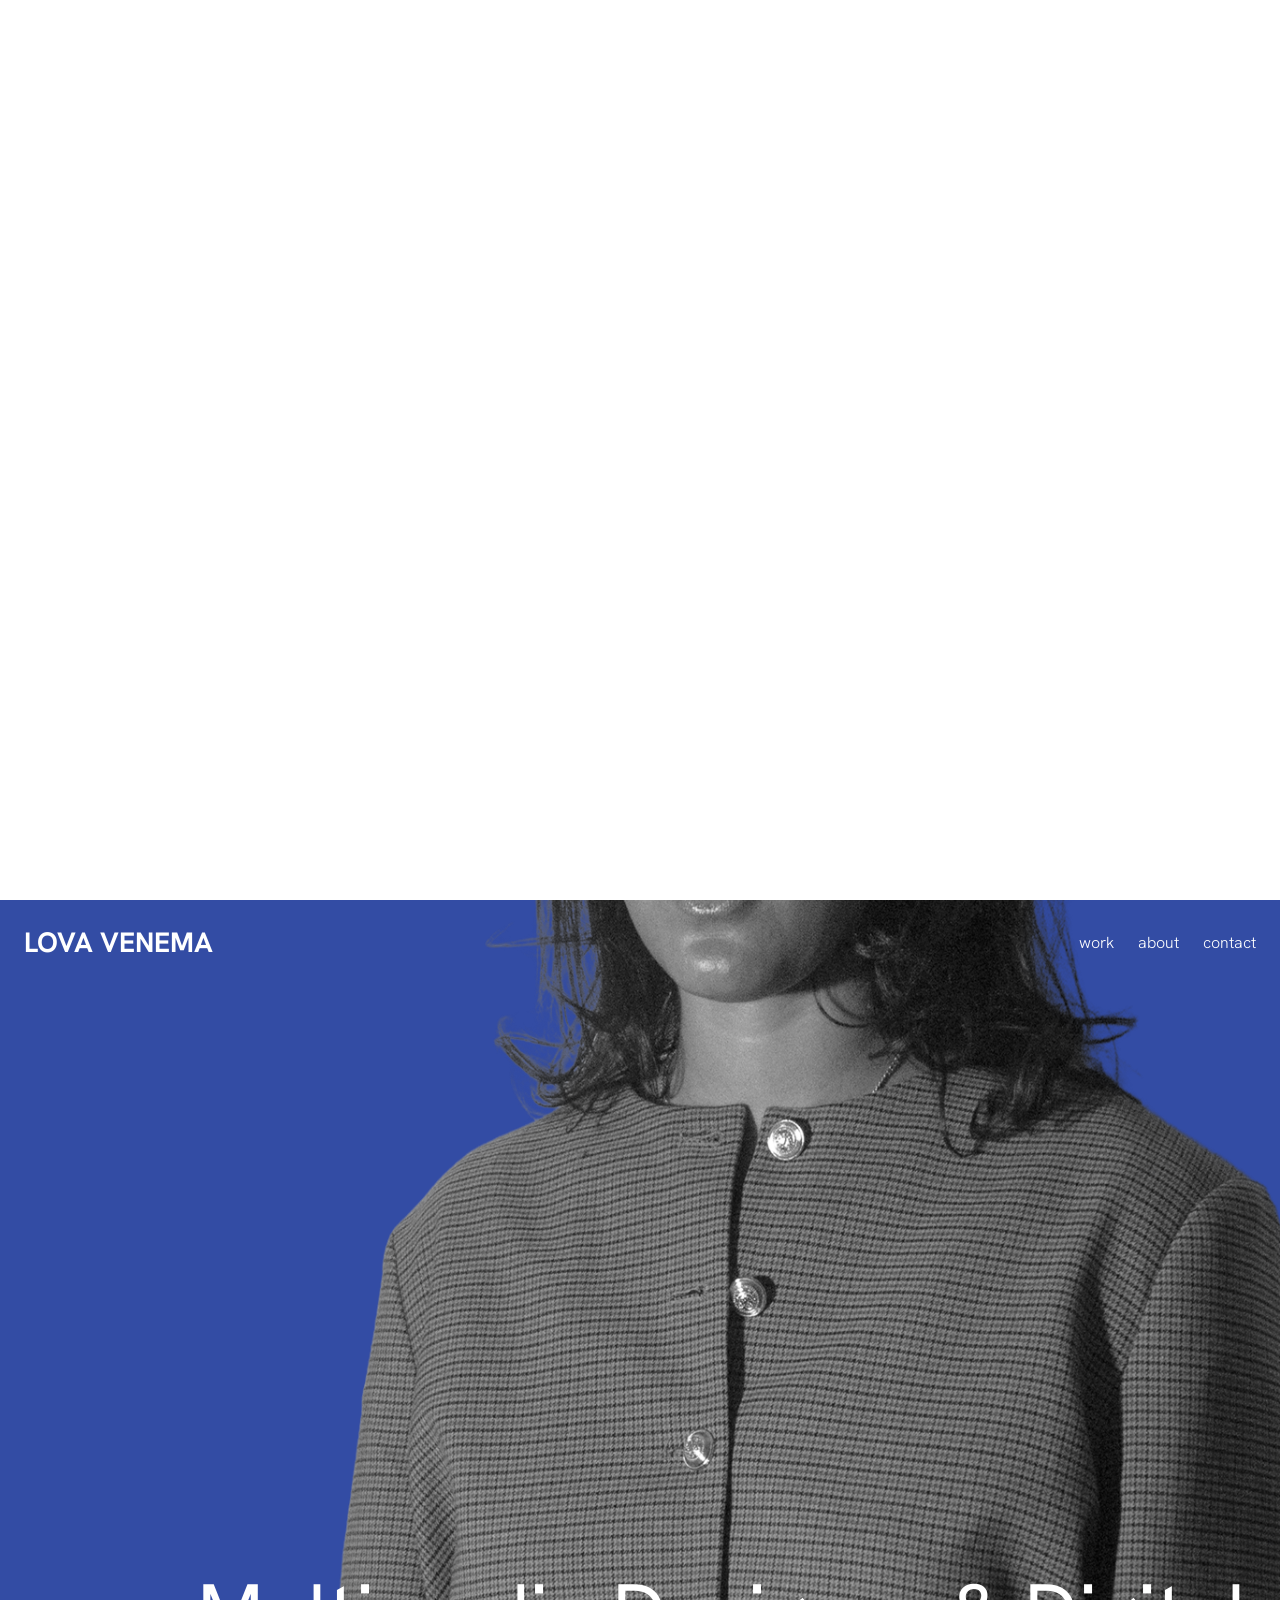
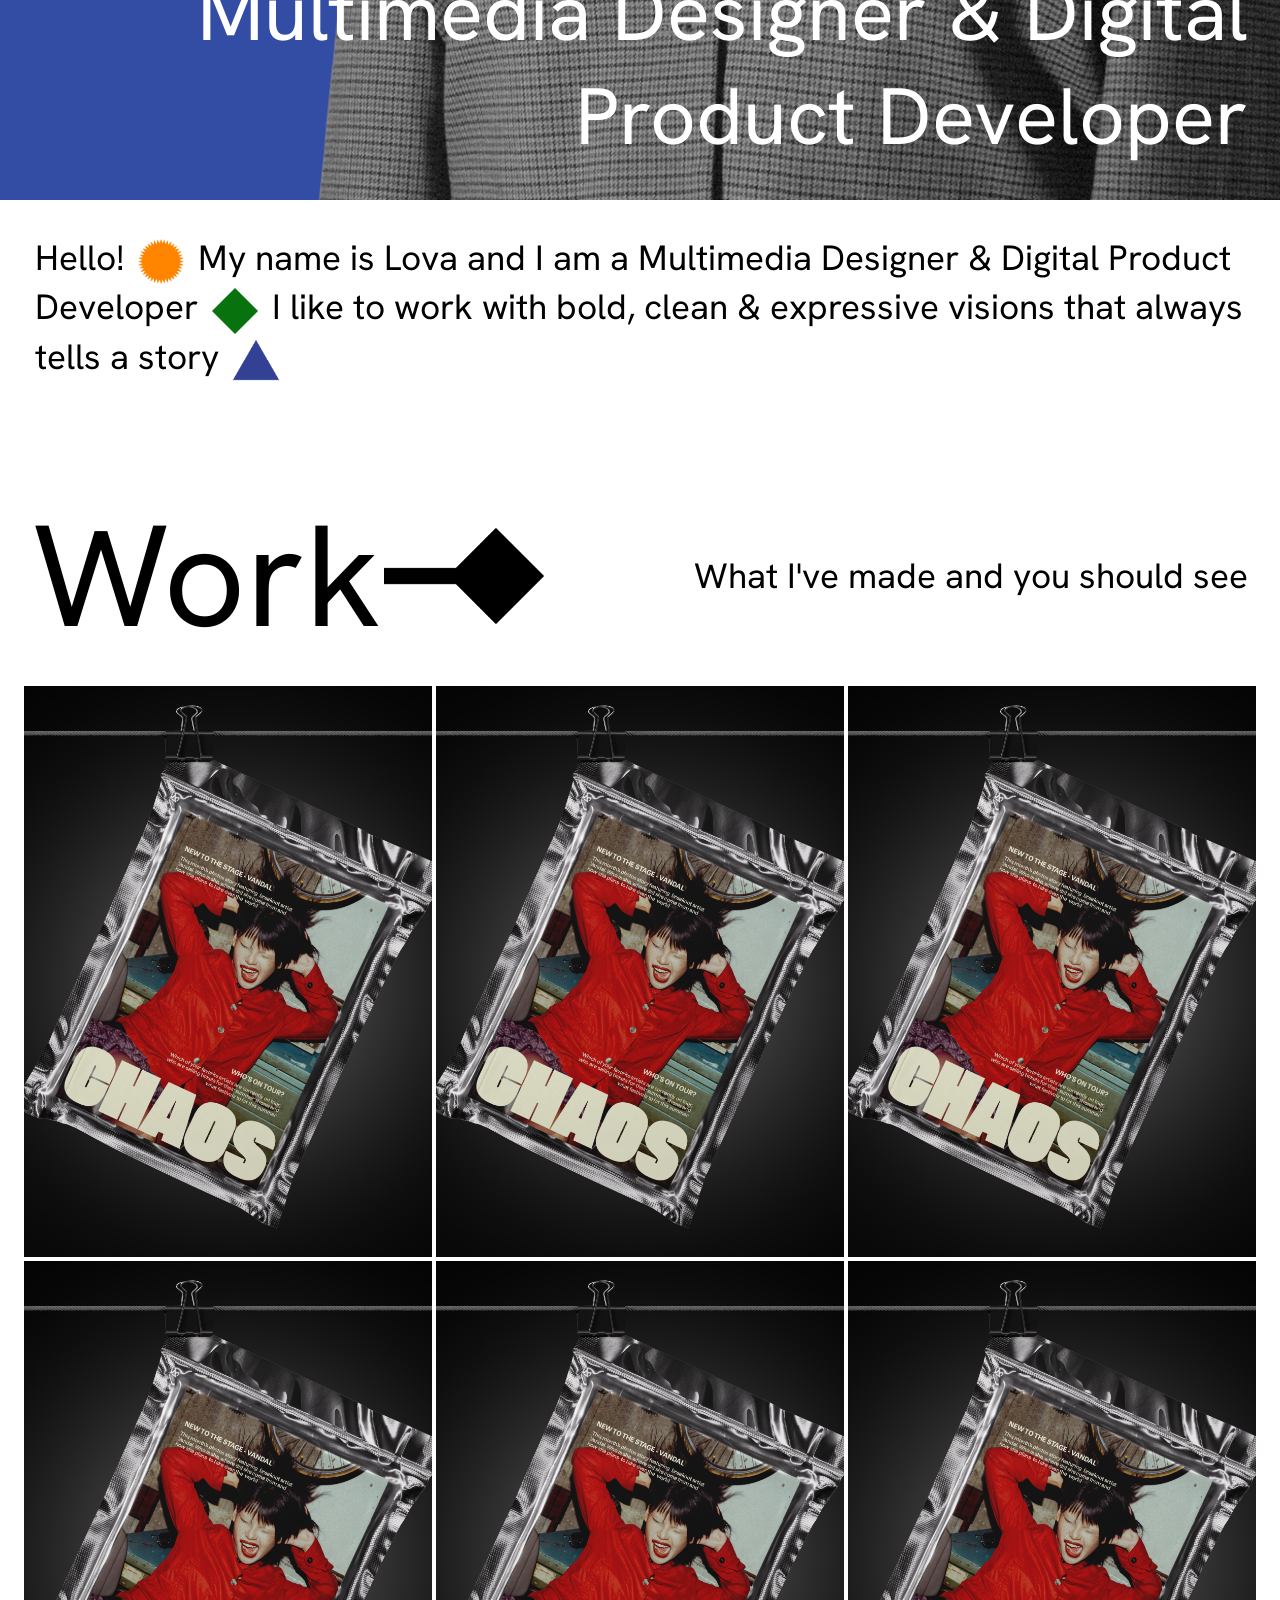
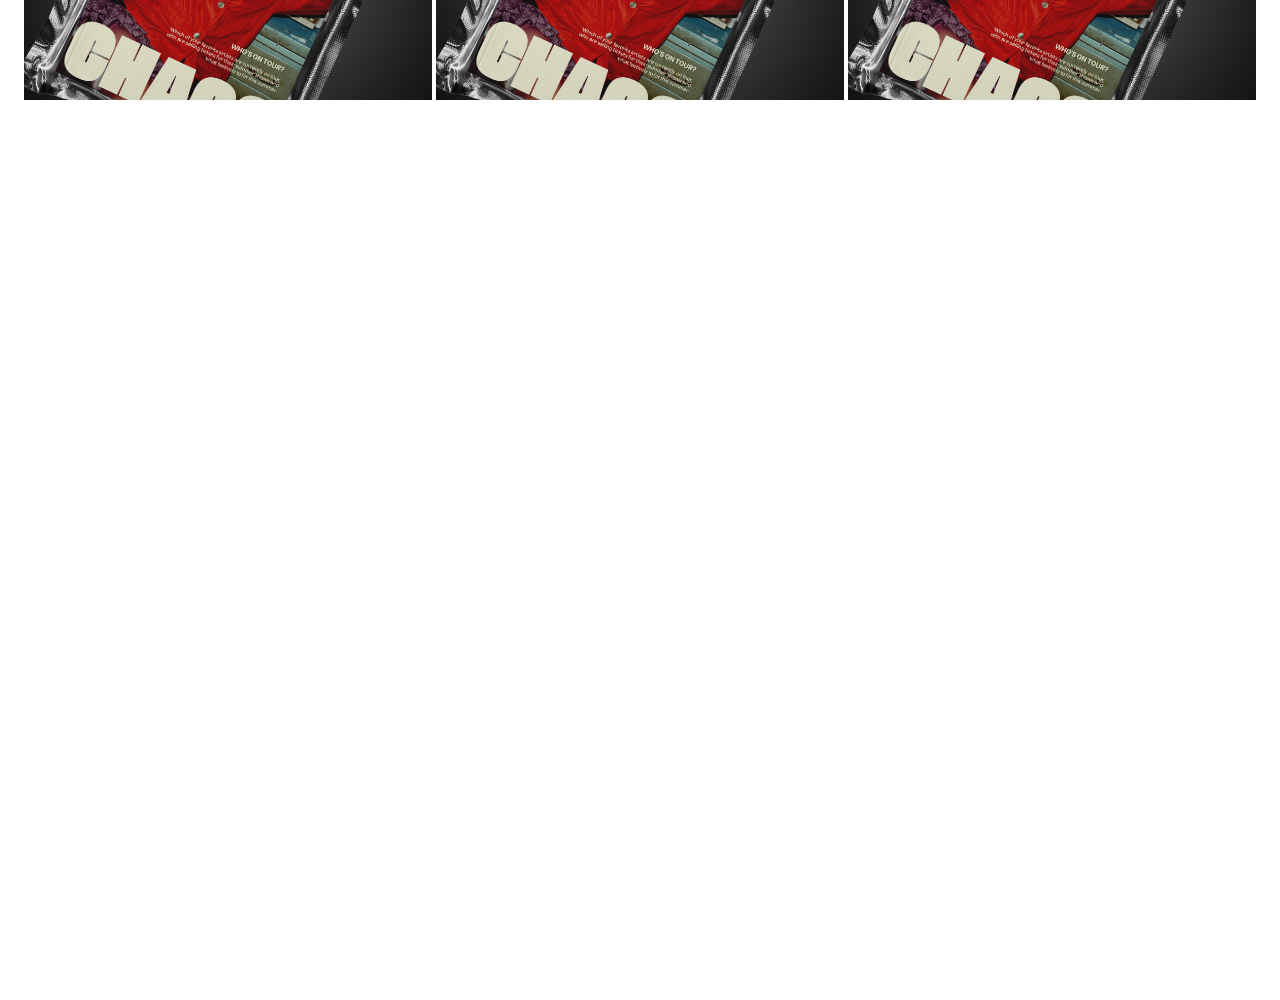
==== index.html @ 64057cd1 "About setup" ====
<!DOCTYPE html>
<html lang="en" class="is-intro is-locked">
  <head>
    <meta charset="UTF-8" />
    <meta name="viewport" content="width=device-width, initial-scale=1.0" />
    <title>Portfolio</title>
    <link rel="preconnect" href="https://fonts.googleapis.com" />
    <link rel="preconnect" href="https://fonts.gstatic.com" crossorigin />
    <link
      href="https://fonts.googleapis.com/css2?family=Hanken+Grotesk:ital,wght@0,100..900;1,100..900&display=swap"
      rel="stylesheet"
    />
    <link rel="stylesheet" href="./css/global.css" />
    <link rel="stylesheet" href="./css/homepage.css" />
    <link rel="stylesheet" href="./css/intro.css" />
  </head>

  <body>
    <video class="intro-video" id="introVideo" muted playsinline preload="auto">
      <source src="./Assets/intro.mp4" type="video/mp4" />
    </video>
    <main>
      <div data-include="./Components/menu.html"></div>

      <div class="hero">
        <img
          class="hero-img"
          src="./Assets/Img/Me-HERO.png"
          alt="Portrait wearing a tweed jacket"
        />
        <h1 class="hero-title">
          Multimedia Designer & Digital Product Developer
        </h1>
      </div>

      <h2 class="sub-heading-intro">
        Hello! <img class="icon" src="./Assets/Graphics/circle.png" alt="" /> My
        name is Lova and I am a Multimedia Designer &amp; Digital Product
        Developer
        <img class="icon" src="./Assets/Graphics/diamond.png" alt="" />
        I like to work with bold, clean &amp; expressive visions that always
        tells a story
        <img class="icon" src="./Assets/Graphics/triangle.png" alt="" />
      </h2>

      <div class="work">
        <div class="big-heading-container">
          <div class="heading-icon-container">
            <h1 class="big-heading">Work</h1>
            <img
              class="icon-large"
              src="./Assets/Graphics/Endnote.png"
              alt=""
            />
          </div>
          <h2>What I've made and you should see</h2>
        </div>
        <div class="work-container">
          <a class="work-project" href="">
            <img
              class="project-img"
              src="./Assets/Img/CHAOS-Mockup.png"
              alt=""
            />
            <h3 class="work-title">Chaos Magazine</h3>
          </a>
          <a class="work-project" href="">
            <img
              class="project-img"
              src="./Assets/Img/CHAOS-Mockup.png"
              alt=""
            />
            <h3 class="work-title">Chaos Magazine</h3>
          </a>
          <a class="work-project" href="">
            <img
              class="project-img"
              src="./Assets/Img/CHAOS-Mockup.png"
              alt=""
            />
            <h3 class="work-title">Chaos Magazine</h3>
          </a>
          <a class="work-project" href="">
            <img
              class="project-img"
              src="./Assets/Img/CHAOS-Mockup.png"
              alt=""
            />
            <h3 class="work-title">Chaos Magazine</h3>
          </a>
          <a class="work-project" href="">
            <img
              class="project-img"
              src="./Assets/Img/CHAOS-Mockup.png"
              alt=""
            />
            <h3 class="work-title">Chaos Magazine</h3>
          </a>
          <a class="work-project" href="">
            <img
              class="project-img"
              src="./Assets/Img/CHAOS-Mockup.png"
              alt=""
            />
            <h3 class="work-title">Chaos Magazine</h3>
          </a>
        </div>
      </div>

      <div class="about-me">
        <div class="big-heading-container">
          <div class="heading-icon-container">
            <h1 class="big-heading">About</h1>
            <img
              class="icon-large"
              src="./Assets/Graphics/Endnote.png"
              alt=""
            />
          </div>
          <h2>What you should know about me</h2>
        </div>
      </div>
      <div data-include="./Components/footer.html"></div>
    </main>

    <script src="./JavaScript/include.js"></script>
    <script src="./JavaScript/intro.js"></script>
  </body>
</html>
---- css/global.css ----
/* --- PAGE SETUP --- */
body {
  background-color: #ffffff;
  margin: 0;
  padding: 0;
}

/* --- PAGE SETUP --- */

/* --- FONT SPECIFICATIONS --- */

/* .hanken-grotesk-<uniquifier > {
  font-family: "Hanken Grotesk", sans-serif;
  font-optical-sizing: auto;
  font-weight: <weight>;
  font-style: normal;
} */

.big-heading {
  font-family: "Hanken Grotesk", sans-serif;
  font-size: 9rem;
  font-weight: 400;
  font-style: normal;
  margin: 0%;
}

h1,
.h1 {
  font-family: "Hanken Grotesk", sans-serif;
  font-size: 5rem;
  font-weight: 400;
  font-style: normal;
}
h2,
.h2 {
  font-family: "Hanken Grotesk", sans-serif;
  font-size: 2.2rem;
  font-weight: 400;
  font-style: normal;
}

h3,
.h3 {
  font-family: "Hanken Grotesk", sans-serif;
  font-optical-sizing: auto;
  font-weight: 400;
  font-style: normal;
}

h4,
.h4 {
  font-family: "Hanken Grotesk", sans-serif;
  font-optical-sizing: auto;
  font-weight: 400;
  font-style: normal;
}

/* --- FONT SPECIFICATIONS --- */

/* --- ICON SPECIFICATIONS --- */
.icon {
  height: 1.3em; /* scales with the text size */
  width: auto;
  vertical-align: middle; /* aligns the shape with the text line */
  margin: 0 0.15em;
}

.icon-large {
  height: 10em; /* scales with the text size */
  width: auto;
  vertical-align: middle; /* aligns the shape with the text line */
  margin: 0 0.15em;
}

/* --- ICON SPECIFICATIONS --- */
---- css/homepage.css ----
/* --- HERO --- */

.hero {
  position: relative;
  background-color: #334ca4;
  color: #fff;
  height: 100vh; /* fallback */
  height: 100dvh; /* modern browsers */
  overflow: hidden;
}

.hero-img {
  width: 100%;
  height: 100%;
  object-fit: cover; /* fills the box and crops the excess */
  object-position: center 30%;
  display: block;
}

.hero-title {
  position: absolute;
  right: 2rem;
  bottom: 2rem;
  margin: 0;
  color: white;
  text-align: right;
}

/* --- HERO --- */

/* --- SUBHEADING HERO --- */

.sub-heading-intro {
  max-width: 100%;
  margin: 1em;
}

/* --- SUBHEADING HERO --- */

/* --- MUTUAL SECTION CODE --- */
.heading-icon-container {
  display: flex;
  flex-direction: row;
  align-items: center;
  justify-content: space-around;
}
.big-heading-container {
  display: flex;
  flex-direction: row;
  align-items: center;
  justify-content: space-between;
  margin: 1em;
}
/* --- MUTUAL SECTION CODE --- */

/* --- WORK  --- */

.work {
  display: block;
  max-width: 100%;
  margin: 1rem;
  padding-top: 3rem;
  padding-bottom: 3rem;
}

.work-container {
  --gap: 0.25rem; /* your video's gap is roughly 4px */
  --speed: 0.8s;
  --ease: cubic-bezier(0.16, 1, 0.3, 1);
  --delay: 0.22s; /* hover delay: the longer, the less sensitive */

  display: grid;
  grid-template-columns: repeat(3, minmax(0, 1fr));
  gap: var(--gap);
  margin: 0 0.5rem; /* use margin, not padding: the clip edge below is then the grid's own edge */
  overflow: hidden; /* clips the projects that get pushed out of view */
}

.work-project {
  position: relative;
  display: block;
  aspect-ratio: 5 / 7; /* the card keeps its height when the image gets wider */
  color: inherit;
  text-decoration: none;
  transition: transform var(--speed) var(--ease);
}

.project-img {
  position: absolute;
  top: 0;
  left: 0;
  width: 100%;
  height: 100%;
  object-fit: cover;
  transition: width var(--speed) var(--ease), opacity var(--speed) var(--ease);
}

/* Title sits inside the image, bottom left */
.work-title {
  position: absolute;
  left: 1rem;
  bottom: 1rem;
  margin: 0;
  color: #fff;
  font-size: clamp(1rem, 1.8vw, 1.6rem);
  font-weight: 400;
  letter-spacing: 0.04em;
  text-transform: uppercase;
  pointer-events: none;
  transition: opacity 0.15s ease;
}

/* --- WORK --- */

/* --- ABOUT --- */

.about-me {
  display: block;
  max-width: 100%;
  margin: 1rem;
  padding-top: 3rem;
  padding-bottom: 3rem;
}

/* --- ABOUT --- */

/* --- WORK CONTINUED: HOVER SWIPE --- */

@media (hover: hover) and (min-width: 701px) {
  /* titles only appear on hover, a beat after the image starts moving */
  .work-title {
    opacity: 0;
  }
  .work-project:hover .work-title {
    opacity: 1;
    transition: opacity 0.3s ease calc(var(--delay) + 0.15s);
  }

  /* the hovered project sits on top */
  .work-project:hover {
    z-index: 2;
  }

  /* every project grows to two columns plus the gap (after the delay) */
  .work-project:hover .project-img {
    width: calc(200% + var(--gap));
    transition-delay: var(--delay);
  }

  /* right column: image pinned to the right edge, so it grows to the left */
  .work-project:nth-child(3n) .project-img {
    left: auto;
    right: 0;
  }

  /* titles: bottom right of the expanded image */
  .work-title {
    left: auto;
    right: calc(-100% - var(--gap) + 1rem);
    text-align: right;
  }
  .work-project:nth-child(3n) .work-title {
    right: 1rem;
  }

  /* LEFT hovered: the other two are pushed one column right.
     MIDDLE hovered: the right one is pushed one column right. */
  .work-project:nth-child(3n + 1):hover + .work-project,
  .work-project:nth-child(3n + 1):hover + .work-project + .work-project,
  .work-project:nth-child(3n + 2):hover + .work-project {
    transform: translateX(calc(100% + var(--gap)));
    transition-delay: var(--delay);
  }

  /* RIGHT hovered: the other two are pushed one column left. */
  .work-project:nth-child(3n + 2):has(+ .work-project:nth-child(3n):hover),
  .work-project:nth-child(3n + 1):has(
      + .work-project + .work-project:nth-child(3n):hover
    ) {
    transform: translateX(calc(-100% - var(--gap)));
    transition-delay: var(--delay);
  }
}

/* --- WORK CONTINUED: HOVER SWIPE --- */
---- css/intro.css ----
/* --- INTRO VIDEO --- */

/* The crop: hero shrinks from full image height to 100dvh, near the end of the slide */

/* Alternative Easing To current */

/* html.is-revealing main {
  transition: transform 1.6s ease-in-out; /* fast start, one smooth landing 
} */

/* Alternative Easing To current */

html.is-revealing main {
  transition: transform 1.6s cubic-bezier(0.5, 0.6, 0.3, 1); /* fast start, one smooth landing */
}

html.is-revealing .hero {
  transition: height 1s cubic-bezier(0, 0.2, 0.25, 1) 0.6s; /* 0.6s delay + 1s = ends together with the slide at 1.6s */
}

.intro-video {
  position: fixed;
  top: 0;
  left: 0;
  width: 100%;
  height: 100%;
  margin: 0;
  padding: 0;
  border: 0;
  max-width: none;
  max-height: none;
  transform: none;
  object-fit: cover;
  object-position: 50% 50%; /* dead centre */
  background: #fff;
  z-index: 0;
}

/* The portfolio sits on top of the video */
main {
  position: relative;
  z-index: 1;
  background: #fff;
}

/* Start state: portfolio parked below the screen */
html.is-intro main {
  transform: translateY(100vh);
  transform: translateY(100dvh);
}

/* The slide-up, only switched on when it's time to reveal */
html.is-revealing main {
  transition: transform 1.2s cubic-bezier(0.7, 0, 0.2, 1);
}

/* No scrolling while the intro plays */
html.is-locked,
html.is-locked body {
  overflow: hidden;
}

/* --- INTRO VIDEO --- */
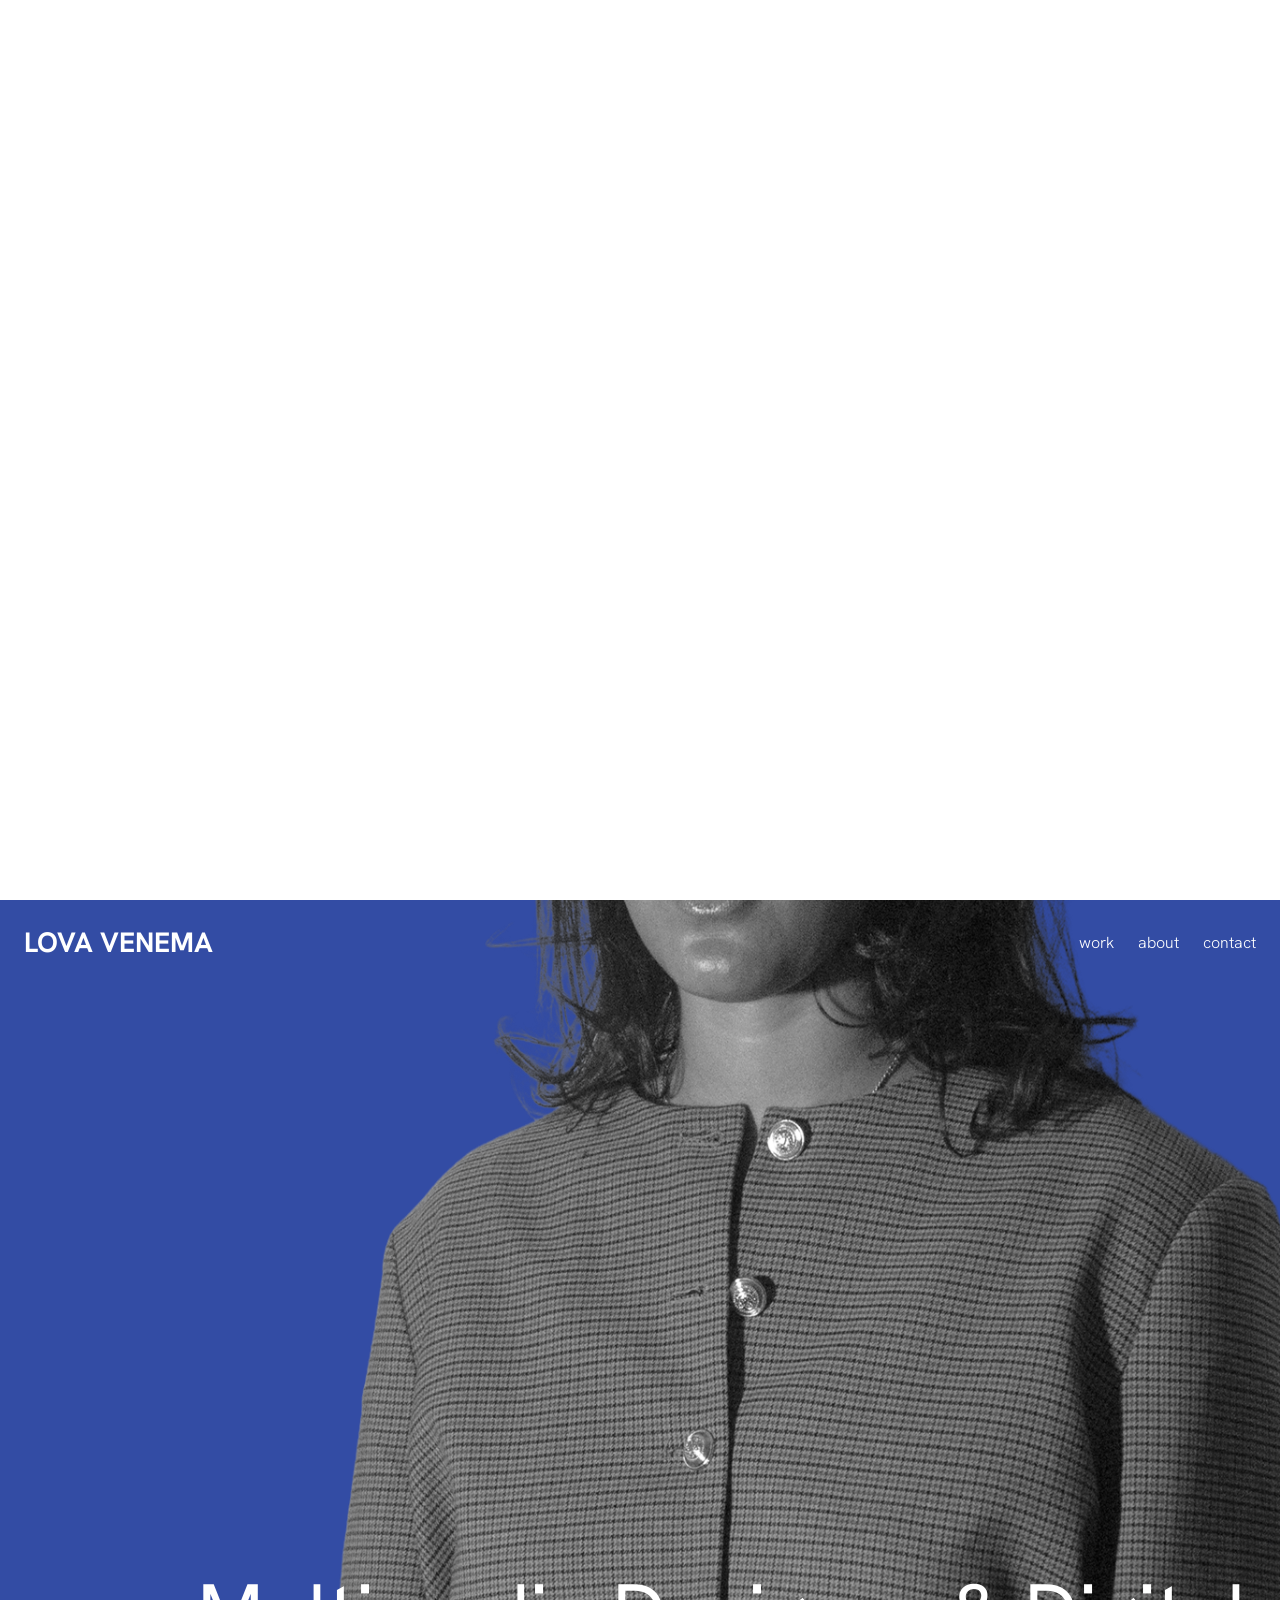
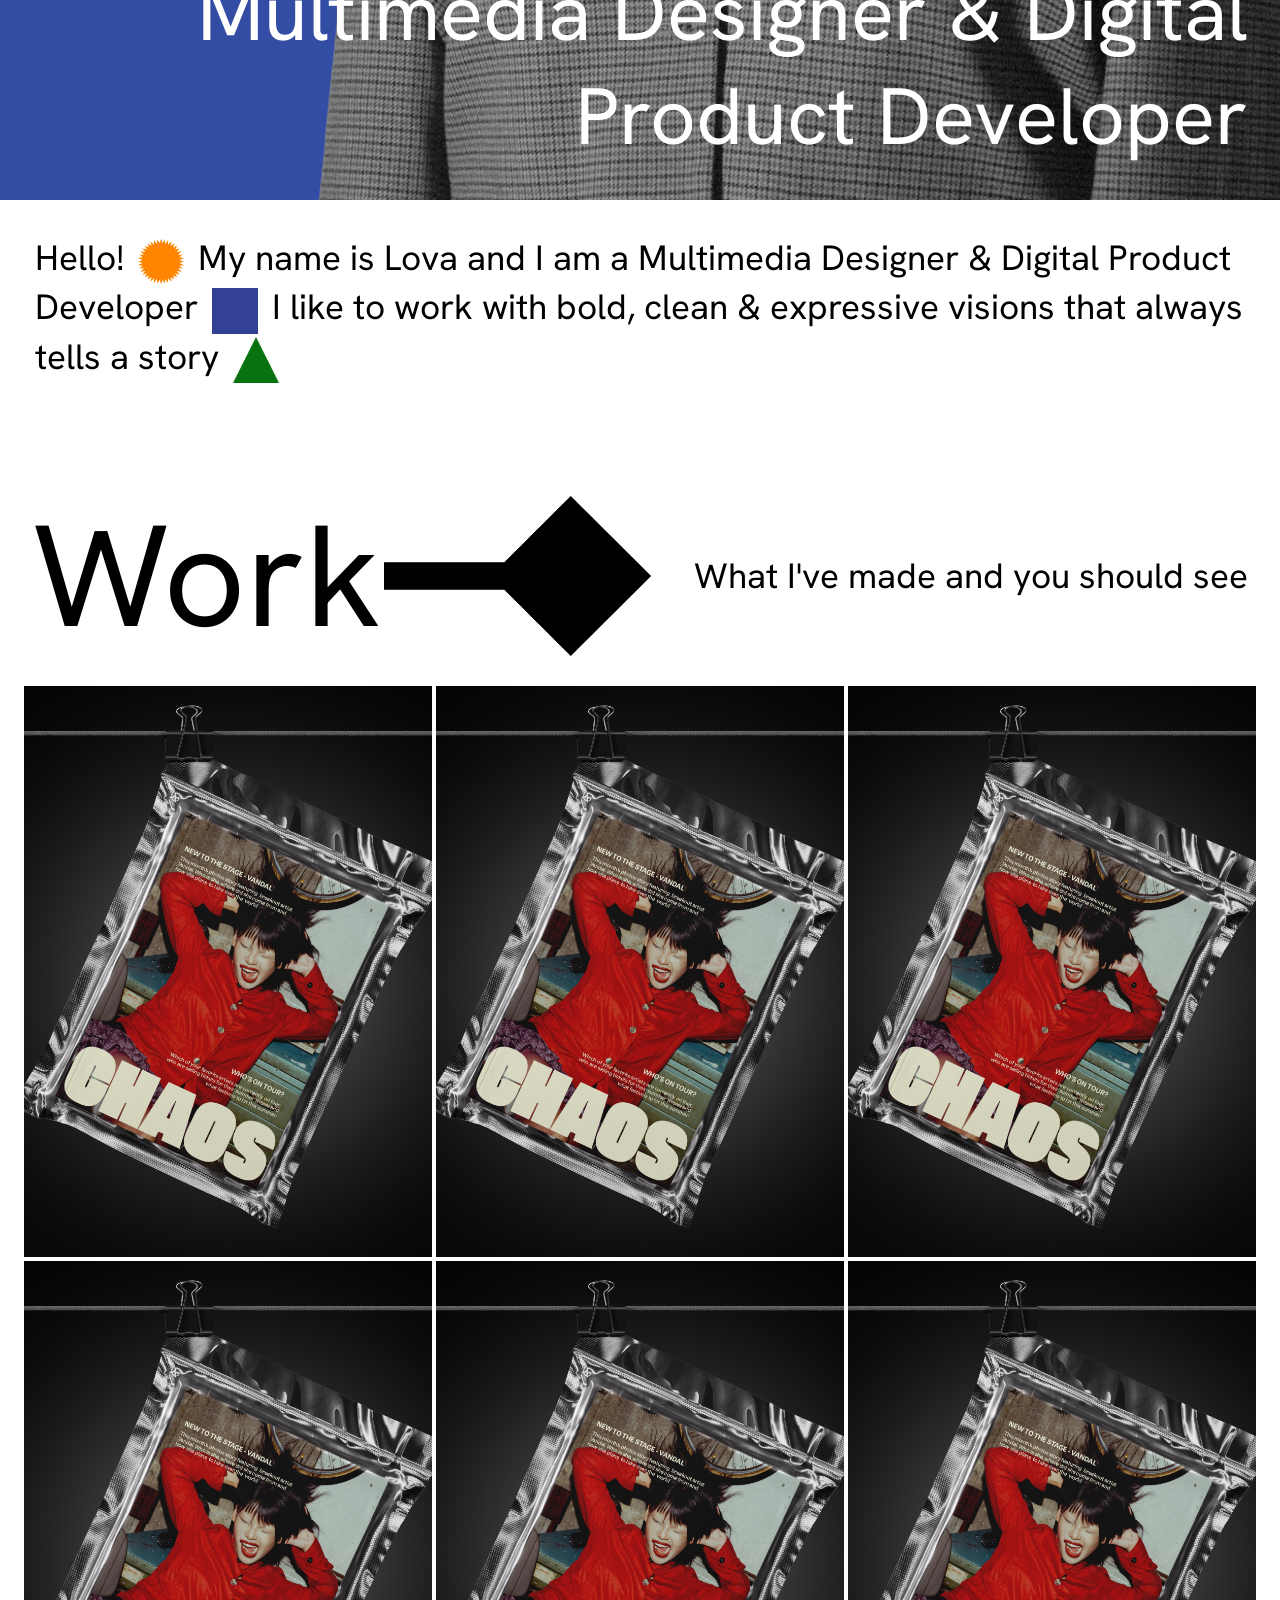
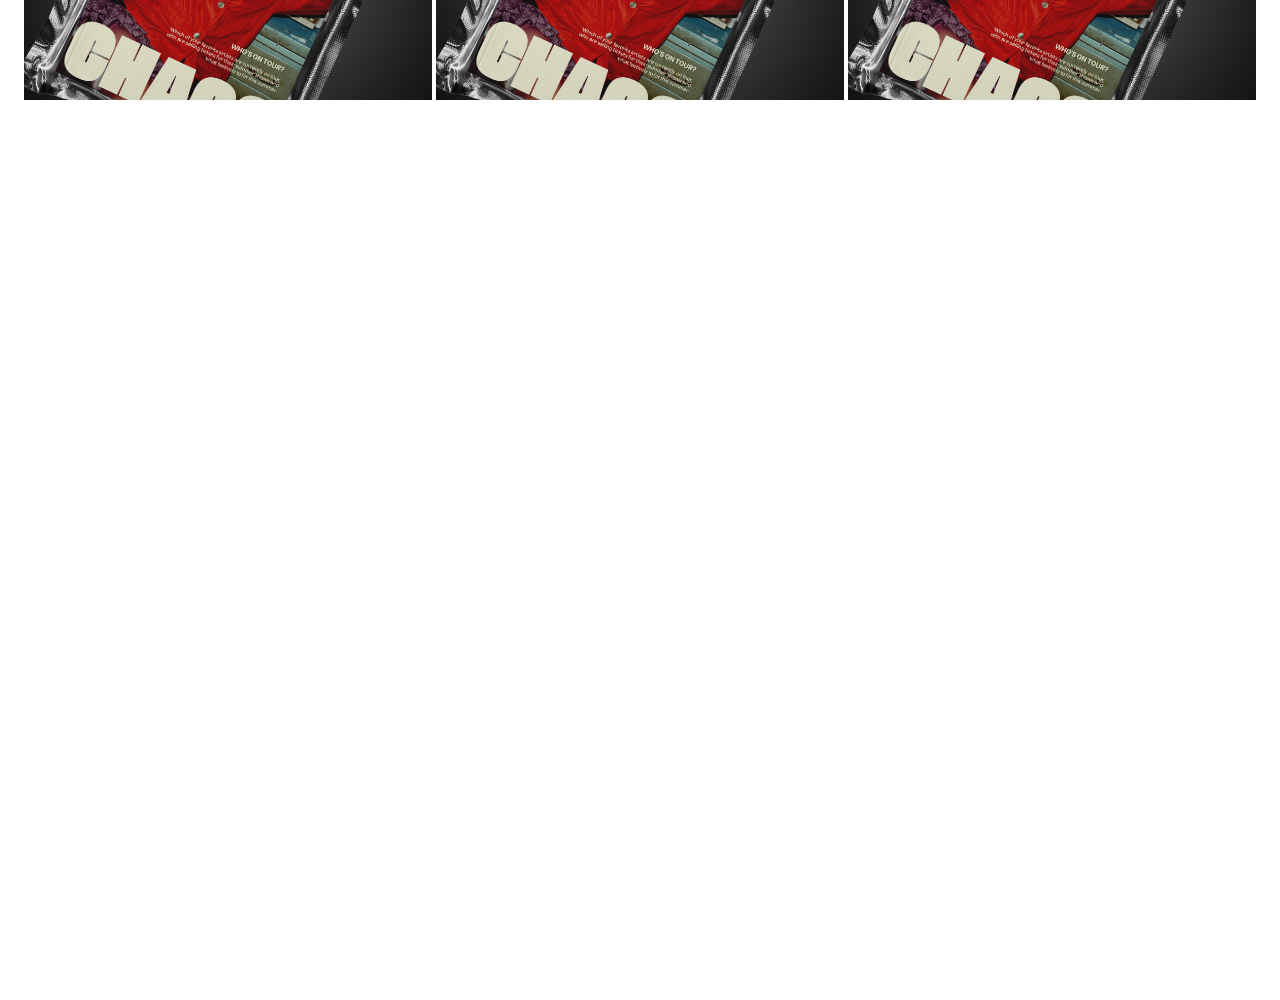
==== commit 6c704fc5: "New graphics" ====
--- a/index.html
+++ b/index.html
@@ -37,7 +37,7 @@
         Hello! <img class="icon" src="./Assets/Graphics/circle.png" alt="" /> My
         name is Lova and I am a Multimedia Designer &amp; Digital Product
         Developer
-        <img class="icon" src="./Assets/Graphics/diamond.png" alt="" />
+        <img class="icon" src="./Assets/Graphics/square.png" alt="" />
         I like to work with bold, clean &amp; expressive visions that always
         tells a story
         <img class="icon" src="./Assets/Graphics/triangle.png" alt="" />
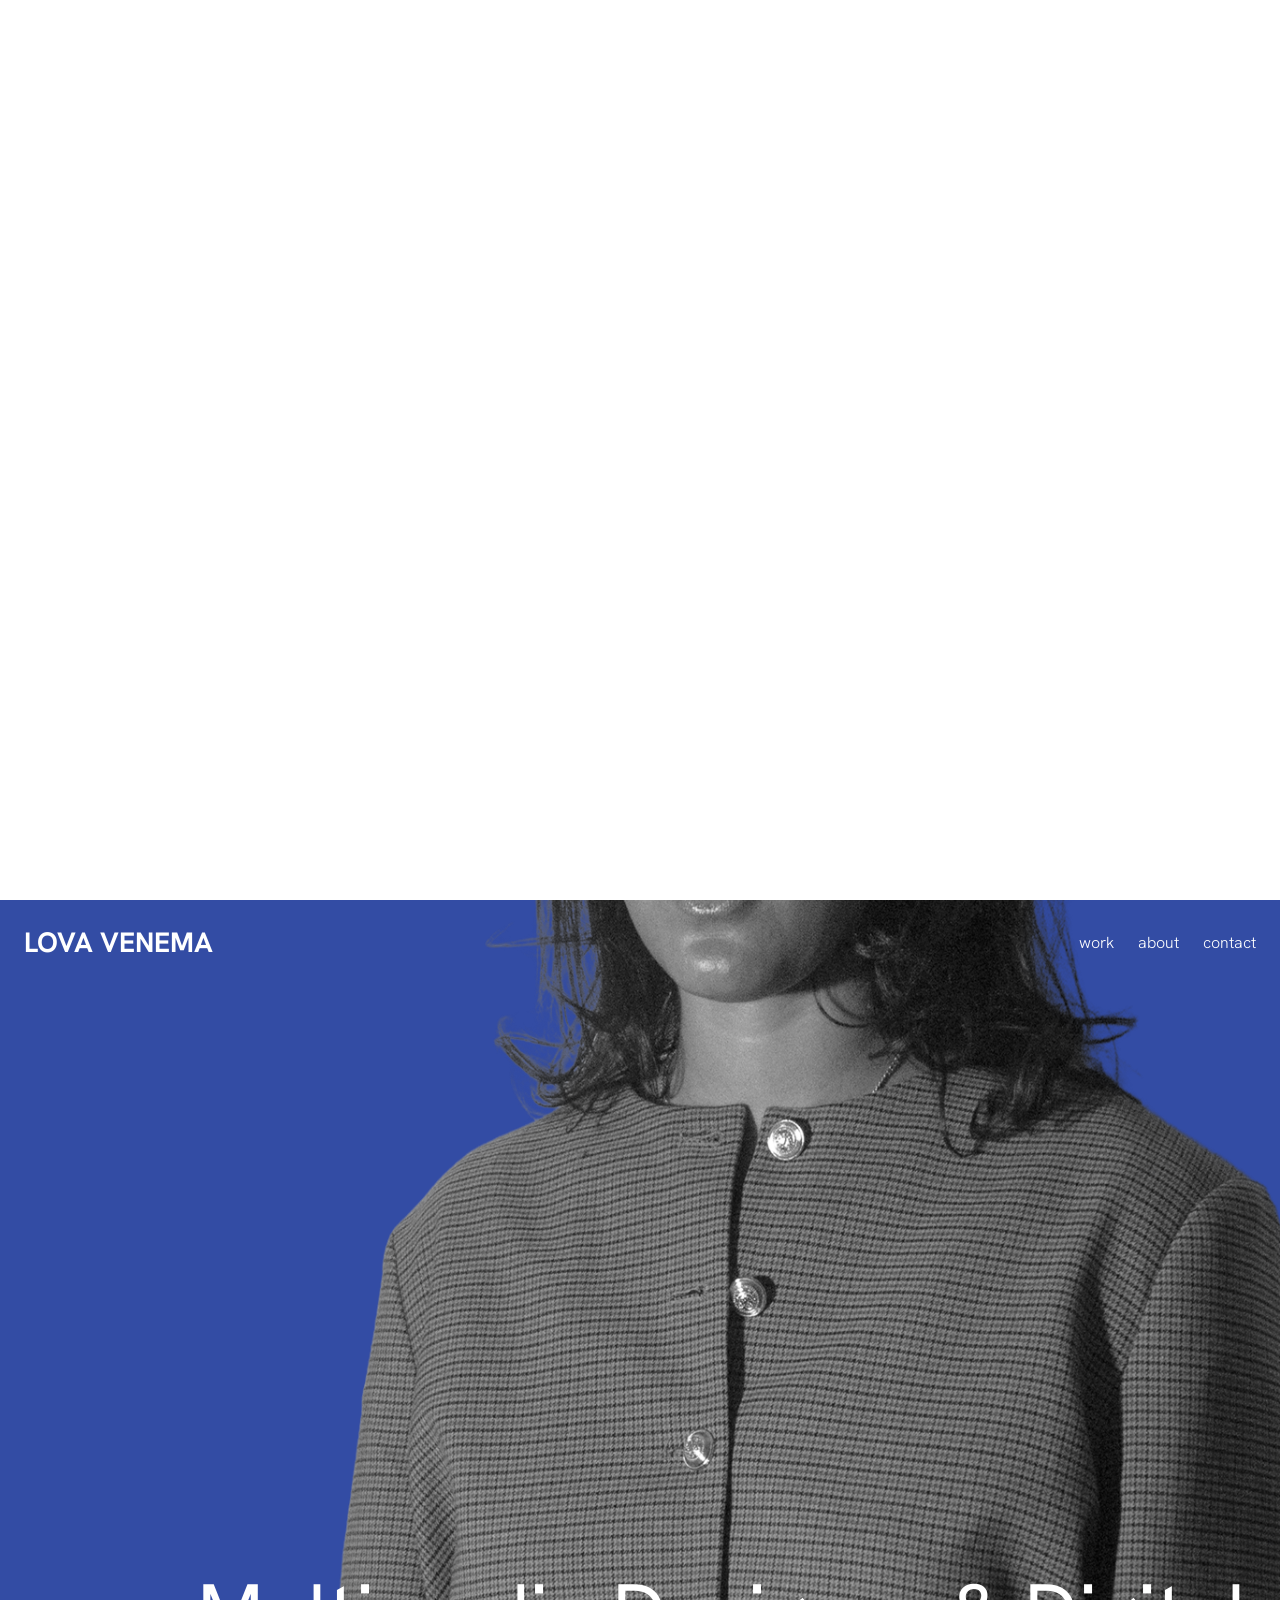
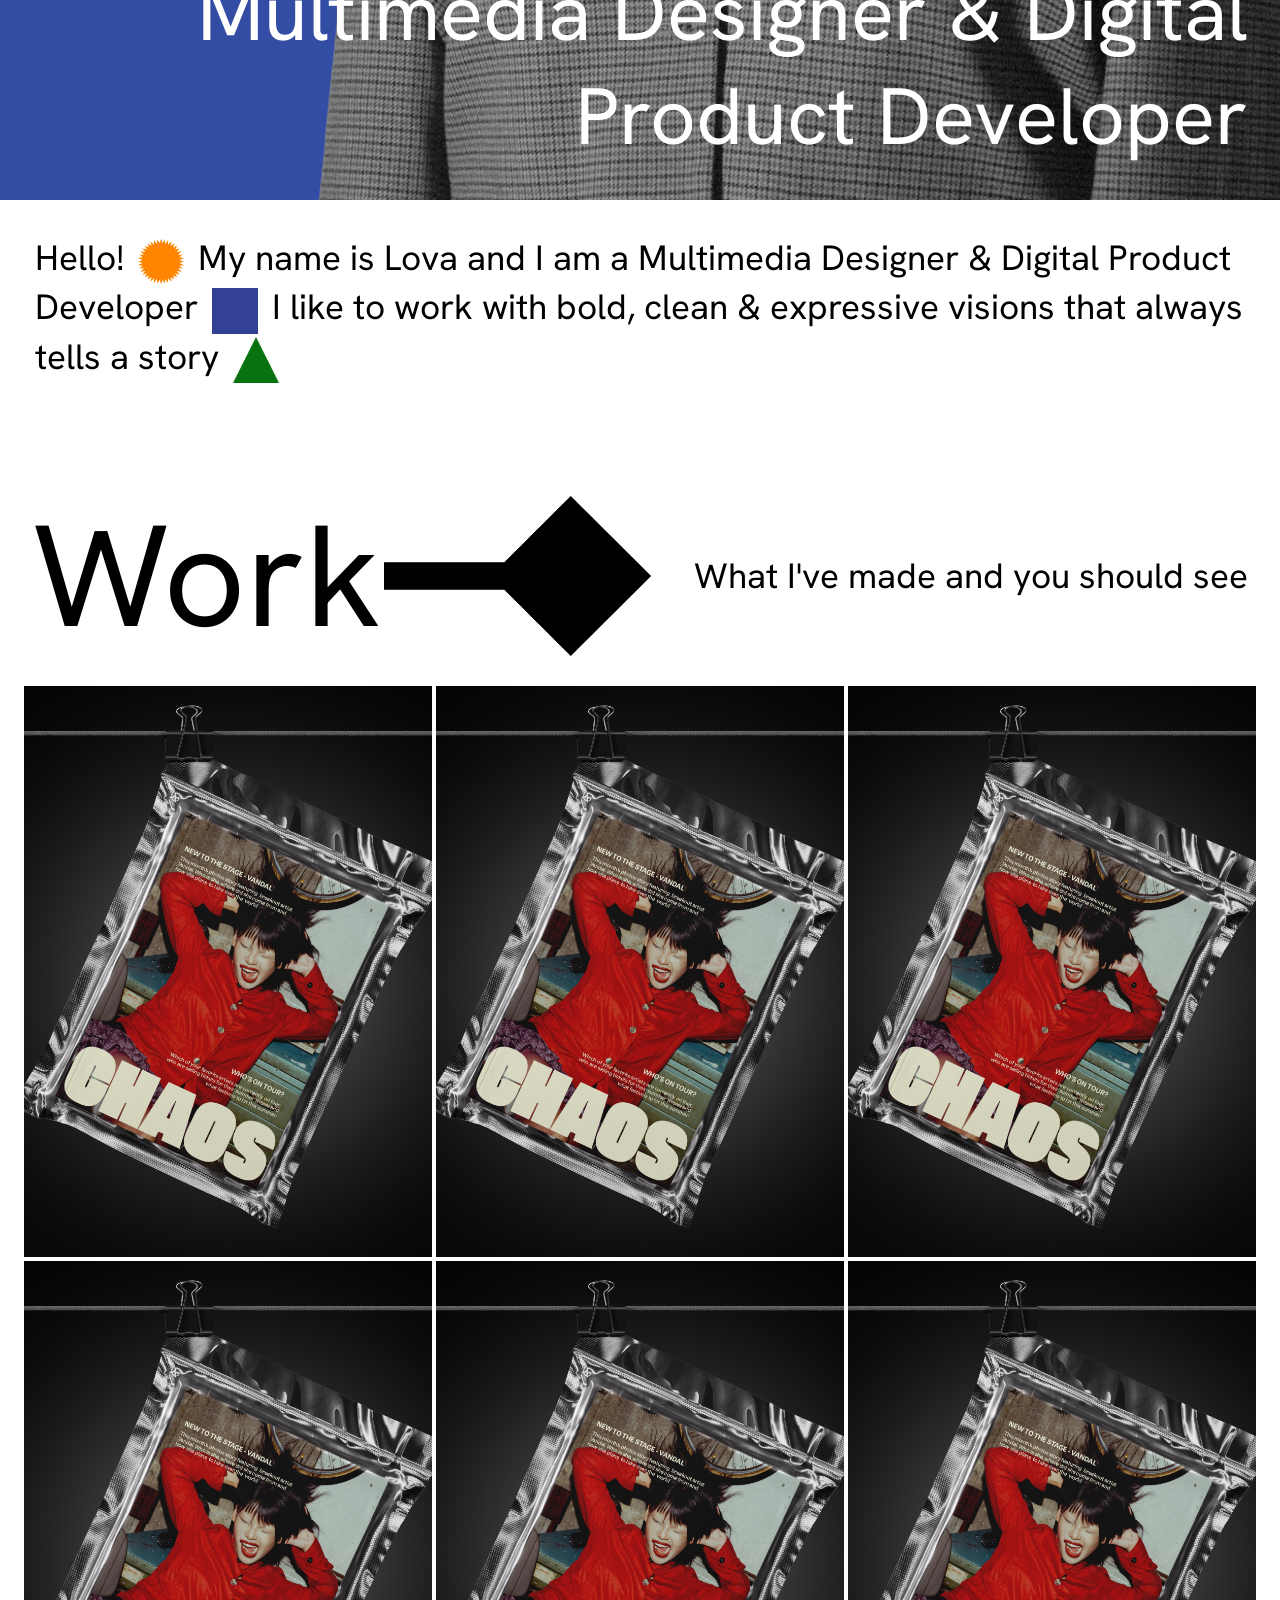
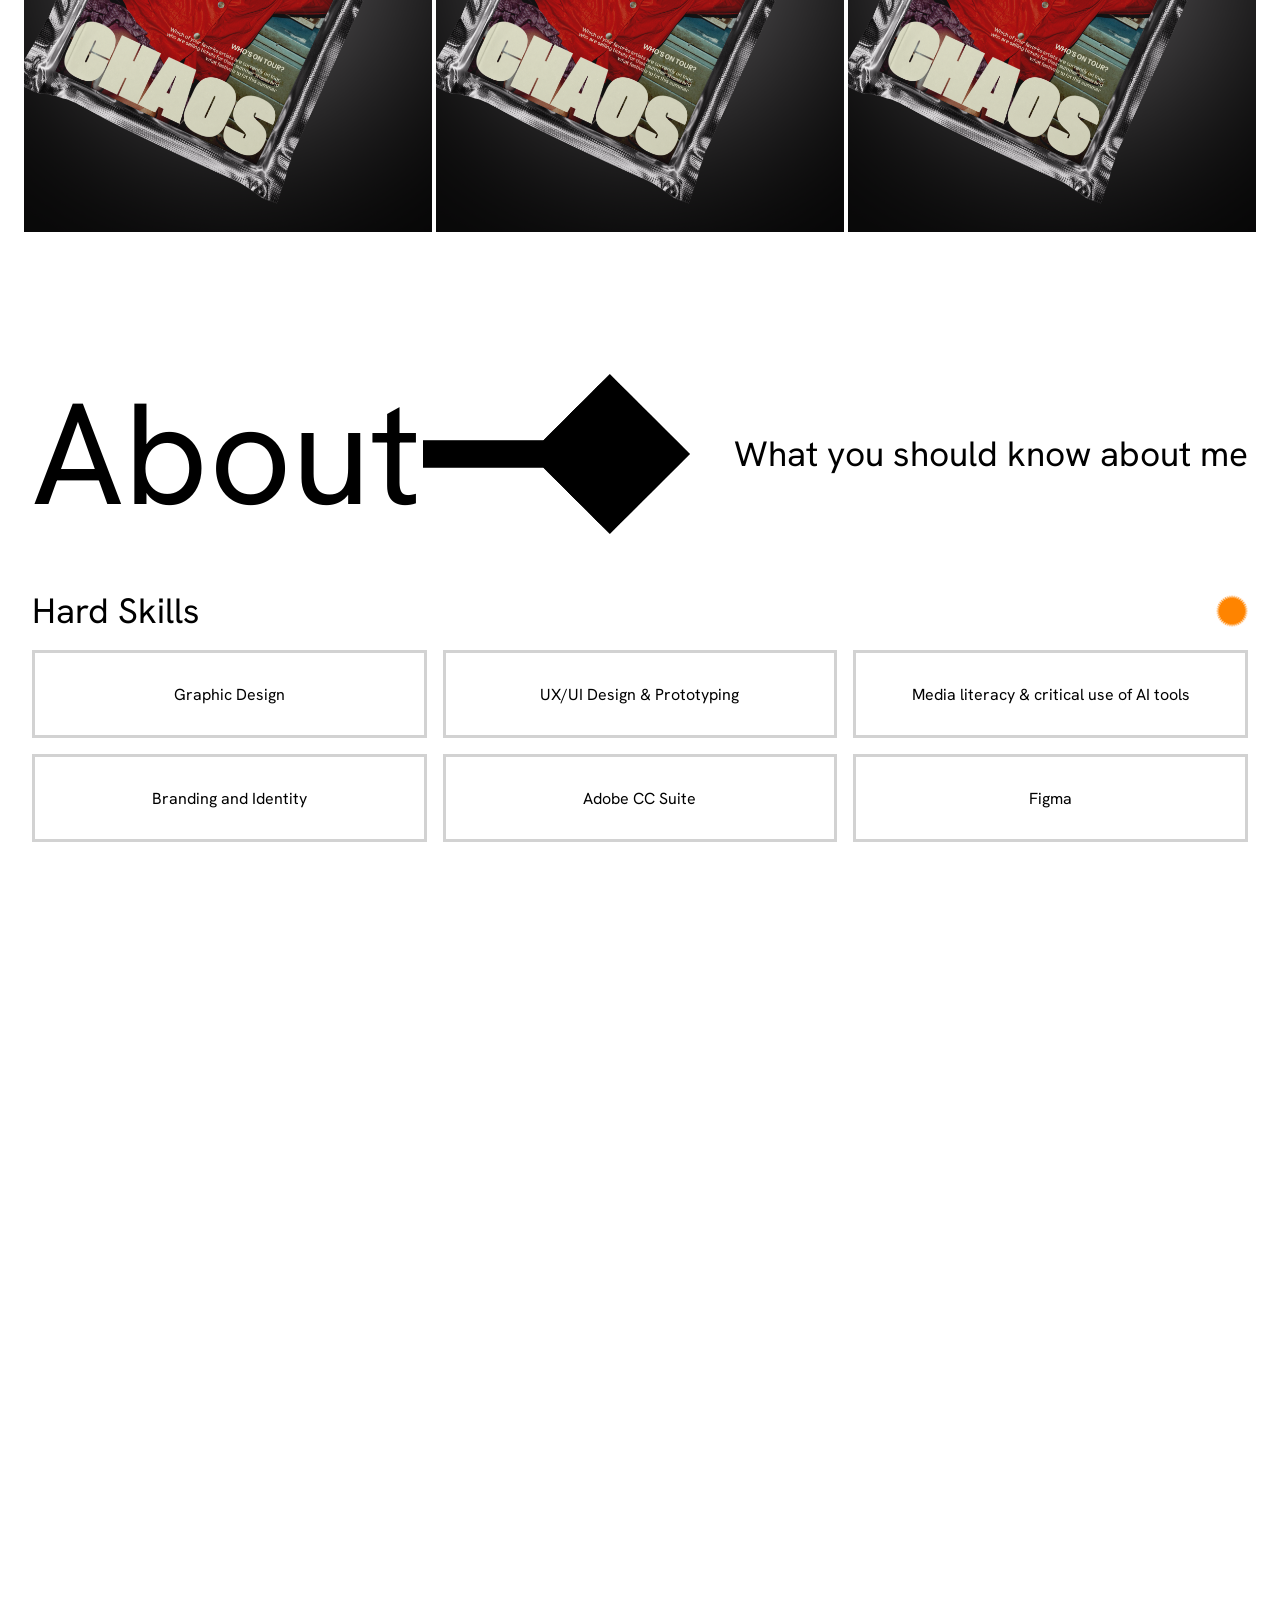
==== commit 120eb155: "About section - Drop Downs" ====
--- a/index.html
+++ b/index.html
@@ -13,6 +13,8 @@
     <link rel="stylesheet" href="./css/global.css" />
     <link rel="stylesheet" href="./css/homepage.css" />
     <link rel="stylesheet" href="./css/intro.css" />
+    <link rel="stylesheet" href="./css/dropdowns.css" />
+    <link rel="icon" href="data:," />
   </head>
 
   <body>
@@ -119,11 +121,119 @@
           </div>
           <h2>What you should know about me</h2>
         </div>
+
+        <!-- SET 1 -->
+        <section class="about-set">
+          <div class="about-set-header">
+            <h2 class="about-set-title">Hard Skills</h2>
+            <img
+              class="about-set-icon"
+              src="./Assets/Graphics/circle.png"
+              alt=""
+            />
+          </div>
+
+          <div class="about-set-grid">
+            <dropdown-box icon="circle" label="Graphic Design">
+              Dropdown text.
+            </dropdown-box>
+            <dropdown-box icon="circle" label="UX/UI Design &amp; Prototyping">
+              Dropdown text.
+            </dropdown-box>
+            <dropdown-box
+              icon="circle"
+              label="Media literacy &amp; critical use of AI tools"
+            >
+              Dropdown text.
+            </dropdown-box>
+            <dropdown-box icon="circle" label="Branding and Identity">
+              Dropdown text.
+            </dropdown-box>
+            <dropdown-box icon="circle" label="Adobe CC Suite">
+              Dropdown text.
+            </dropdown-box>
+            <dropdown-box icon="circle" label="Figma">
+              Dropdown text.
+            </dropdown-box>
+          </div>
+        </section>
+
+        <!-- SET 2 -->
+        <section class="about-set">
+          <div class="about-set-header">
+            <h2 class="about-set-title">Soft Skills</h2>
+            <img
+              class="about-set-icon"
+              src="./Assets/Graphics/square.png"
+              alt=""
+            />
+          </div>
+
+          <div class="about-set-grid">
+            <dropdown-box
+              icon="square"
+              label="Big picture thinking and conceptual coherence"
+            >
+              Dropdown text.
+            </dropdown-box>
+            <dropdown-box icon="square" label="Working in International Teams">
+              Dropdown text.
+            </dropdown-box>
+            <dropdown-box icon="square" label="Client Communication">
+              Dropdown text.
+            </dropdown-box>
+            <dropdown-box icon="square" label="Adaptability">
+              Dropdown text.
+            </dropdown-box>
+            <dropdown-box icon="square" label="Creative problem-solving">
+              Dropdown text.
+            </dropdown-box>
+          </div>
+        </section>
+
+        <!-- SET 3 -->
+        <section class="about-set">
+          <div class="about-set-header">
+            <h2 class="about-set-title">Education</h2>
+            <img
+              class="about-set-icon"
+              src="./Assets/Graphics/triangle.png"
+              alt=""
+            />
+          </div>
+
+          <div class="about-set-grid">
+            <dropdown-box
+              icon="triangle"
+              label="BA Graphic Design and 
+              Web Development"
+            >
+              Dropdown text.
+            </dropdown-box>
+            <dropdown-box
+              icon="triangle"
+              label="Semester aborad: Copenhagen: 
+            Digital Product Development at EK 
+            - Formerly known as KEA"
+            >
+              Dropdown text.
+            </dropdown-box>
+            <dropdown-box
+              icon="triangle"
+              label="Course Abroad: Antwerp
+            AI & Media Literacy at
+            Kaerl De Grote University"
+            >
+              Dropdown text.
+            </dropdown-box>
+          </div>
+        </section>
       </div>
       <div data-include="./Components/footer.html"></div>
     </main>
 
     <script src="./JavaScript/include.js"></script>
     <script src="./JavaScript/intro.js"></script>
+    <script src="./JavaScript/dropdown-box.js"></script>
   </body>
 </html>
--- a/css/dropdowns.css
+++ b/css/dropdowns.css
@@ -0,0 +1,123 @@
+/* --- ABOUT: SETS OF DROPDOWNS --- */
+
+.about-set {
+  margin: 1em;
+}
+
+.about-set-header {
+  display: flex;
+  justify-content: space-between;
+  align-items: center;
+  margin: 2.5rem 0 1rem;
+}
+
+.about-set-title {
+  margin: 0;
+}
+
+.about-set-icon {
+  height: 2rem;
+  width: auto;
+}
+
+.about-set-grid {
+  display: grid;
+  grid-template-columns: repeat(3, minmax(0, 1fr));
+  gap: 1rem;
+  align-items: start; /* an opening box doesn't stretch its neighbours */
+}
+
+/* --- THE DROPDOWN COMPONENT --- */
+
+dropdown-box {
+  font-family: "Hanken Grotesk", sans-serif;
+  --icon-size: 1.8rem;
+  --speed: 0.4s;
+  --ease: cubic-bezier(0.16, 1, 0.3, 1);
+  --border-color: #d2d2d2;
+  --panel-bg: #d4d4d4;
+
+  display: block;
+}
+
+.dropdown-btn {
+  appearance: none;
+  display: flex;
+  align-items: center;
+  justify-content: center;
+  width: 100%;
+  min-height: 5.5rem;
+  padding: 1rem;
+  background: #fff;
+  border: 3px solid var(--border-color);
+  border-radius: 0;
+  font: inherit;
+  color: inherit;
+  text-align: center;
+  cursor: pointer;
+}
+
+.dropdown-label {
+  text-wrap: balance;
+  font-family: "Hanken Grotesk", sans-serif;
+}
+
+/* the icon grows in from nothing, pushing the label over */
+.dropdown-icon {
+  flex: none;
+  width: 0;
+  height: var(--icon-size);
+  margin-right: 0;
+  object-fit: contain;
+  opacity: 0;
+  transform: scale(0.6);
+  transition: width var(--speed) var(--ease),
+    margin-right var(--speed) var(--ease), opacity var(--speed) var(--ease),
+    transform var(--speed) var(--ease);
+}
+
+/* the dropdown opens by animating its row from 0 to full height */
+.dropdown-panel {
+  display: grid;
+  grid-template-rows: 0fr;
+  opacity: 0;
+  visibility: hidden;
+  background: var(--panel-bg);
+  transition: grid-template-rows var(--speed) var(--ease),
+    opacity var(--speed) var(--ease), visibility 0s linear var(--speed);
+}
+
+.dropdown-panel-inner {
+  min-height: 0;
+  overflow: hidden;
+}
+
+.dropdown-panel-text {
+  padding: 0.9rem 1rem;
+  font-size: 0.85rem;
+  line-height: 1.5;
+  letter-spacing: 0.05em;
+  text-align: left;
+}
+
+/* open state */
+dropdown-box.is-open .dropdown-icon {
+  width: var(--icon-size);
+  margin-right: 0.6rem;
+  opacity: 1;
+  transform: scale(1);
+}
+
+dropdown-box.is-open .dropdown-panel {
+  grid-template-rows: 1fr;
+  opacity: 1;
+  visibility: visible;
+  transition-delay: 0s;
+}
+
+/* Phones: one box per row (tap to open) */
+@media (max-width: 700px) {
+  .about-set-grid {
+    grid-template-columns: 1fr;
+  }
+}
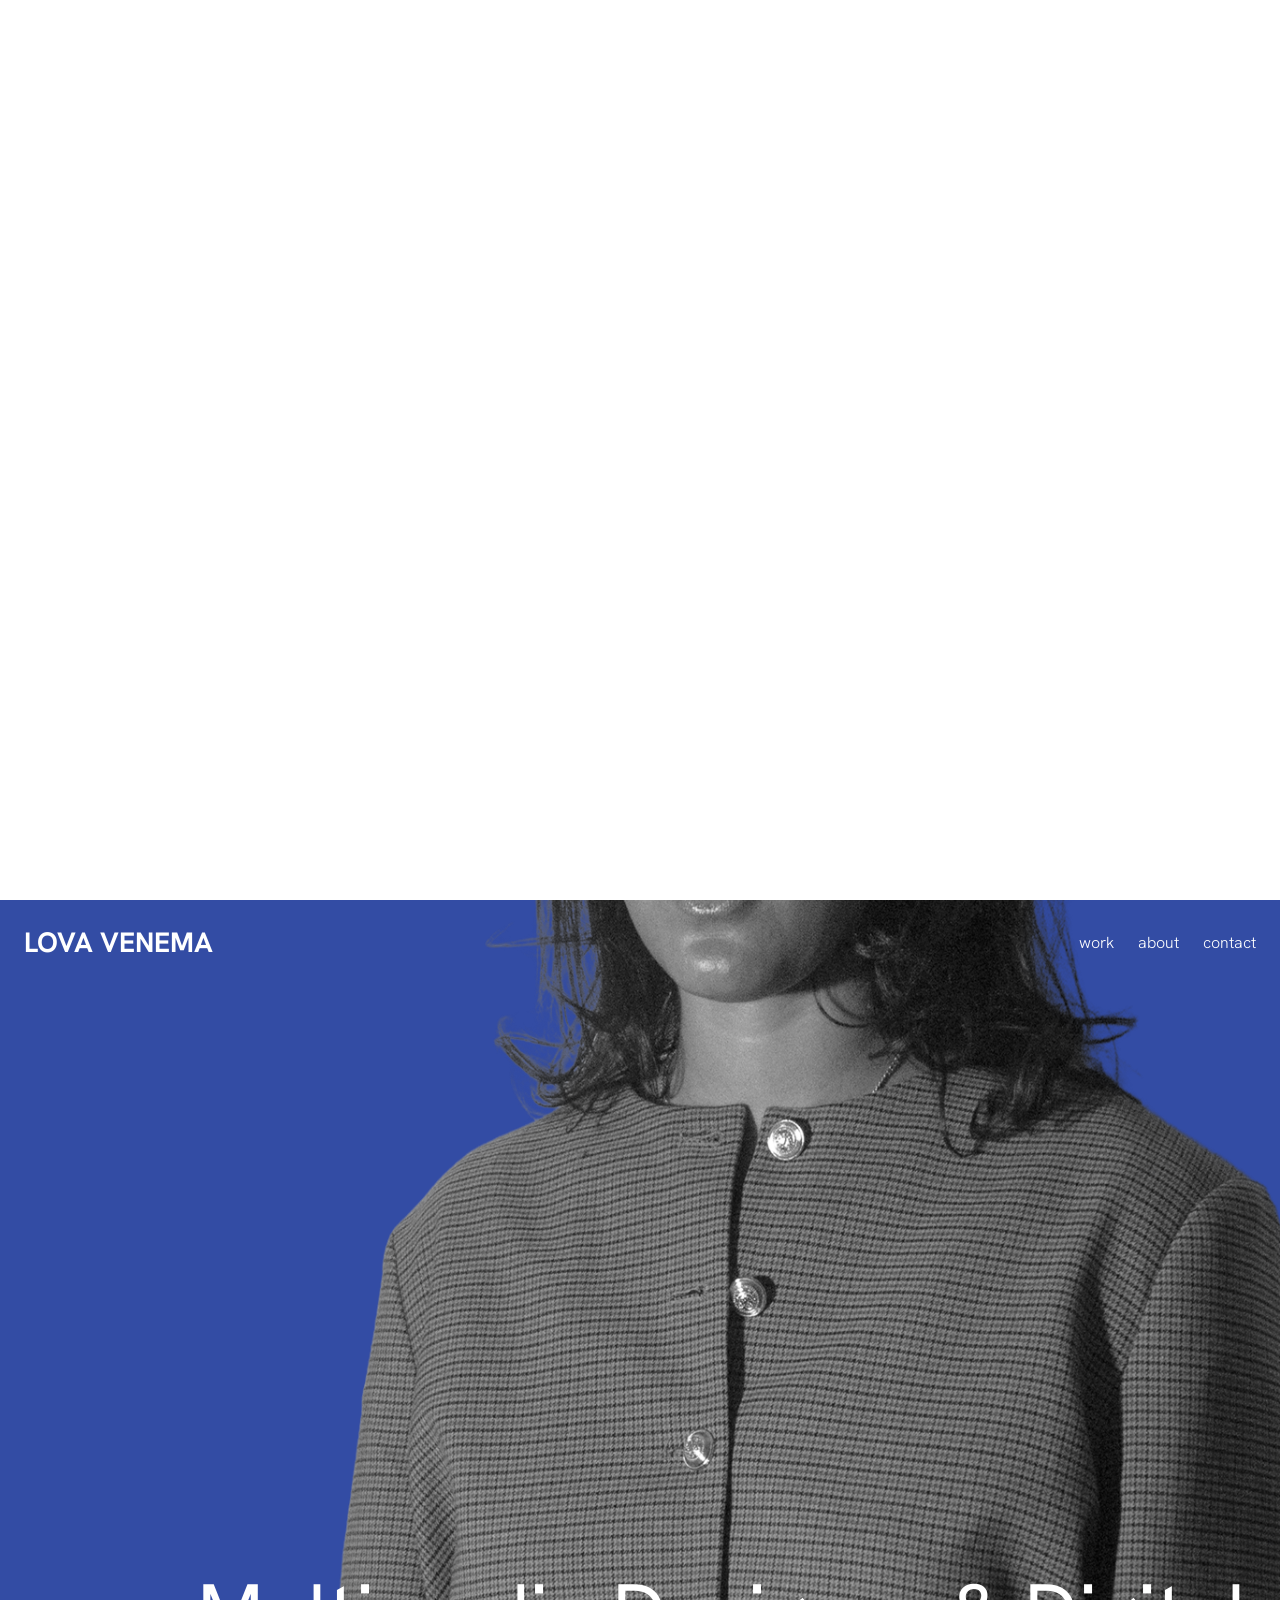
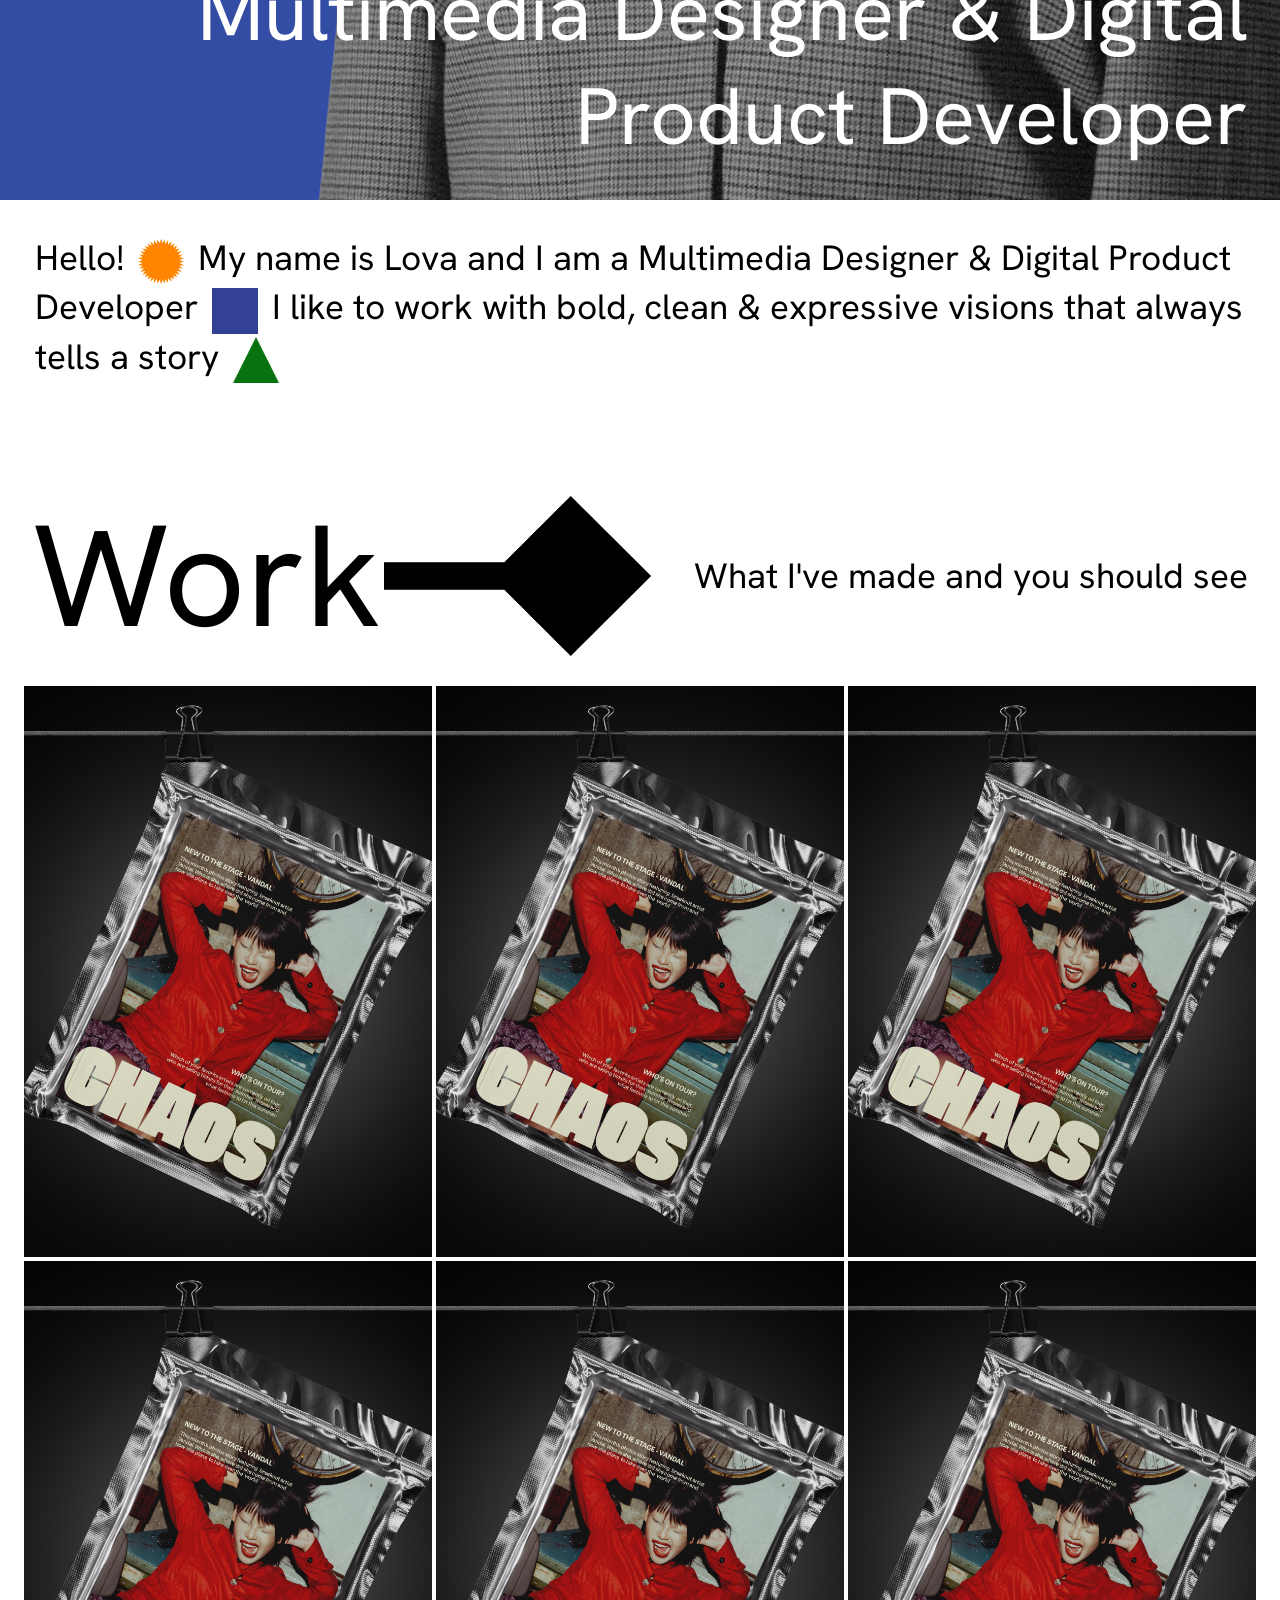
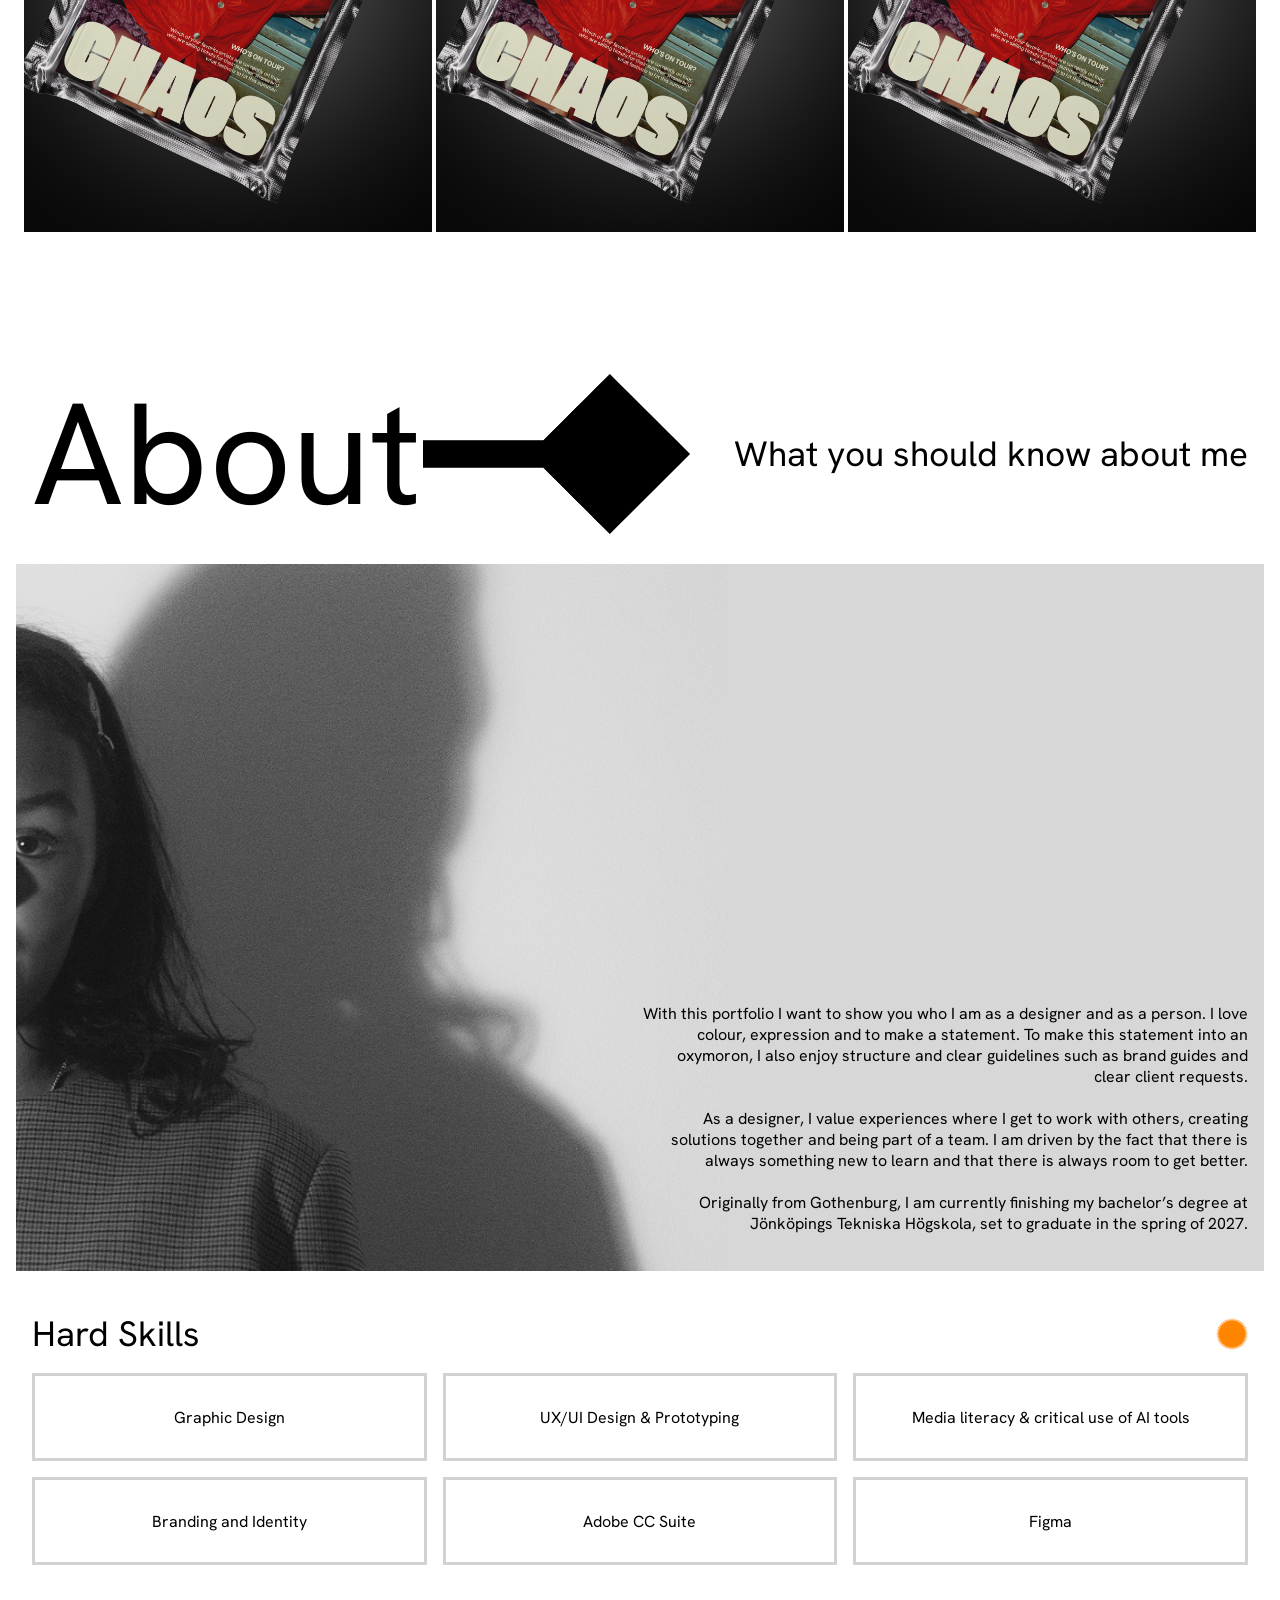
==== commit 314c9632: "Last major touches on the about me section" ====
--- a/index.html
+++ b/index.html
@@ -122,6 +122,28 @@
           <h2>What you should know about me</h2>
         </div>
 
+        <div class="about-me-big-img">
+          <div class="about-me-hero-text">
+            <h4>
+              With this portfolio I want to show you who I am as a designer and
+              as a person. I love colour, expression and to make a statement. To
+              make this statement into an oxymoron, I also enjoy structure and
+              clear guidelines such as brand guides and clear client requests.
+            </h4>
+            <h4>
+              As a designer, I value experiences where I get to work with
+              others, creating solutions together and being part of a team. I am
+              driven by the fact that there is always something new to learn and
+              that there is always room to get better.
+            </h4>
+            <h4>
+              Originally from Gothenburg, I am currently finishing my bachelor’s
+              degree at Jönköpings Tekniska Högskola, set to graduate in the
+              spring of 2027.
+            </h4>
+          </div>
+        </div>
+
         <!-- SET 1 -->
         <section class="about-set">
           <div class="about-set-header">
--- a/css/homepage.css
+++ b/css/homepage.css
@@ -122,6 +122,25 @@
   padding-bottom: 3rem;
 }
 
+.about-me-big-img {
+  display: flex;
+  flex-direction: row;
+  justify-content: flex-end;
+  align-items: flex-end;
+  padding: 1rem;
+  background: url("../Assets/Img/About\ Me\ Placeholder.png");
+  background-repeat: no-repeat;
+  background-size: cover;
+  height: 75vh;
+}
+
+.about-me-hero-text {
+  display: flexbox;
+  flex-direction: column;
+  width: 50%;
+  text-align: end;
+}
+
 /* --- ABOUT --- */
 
 /* --- WORK CONTINUED: HOVER SWIPE --- */
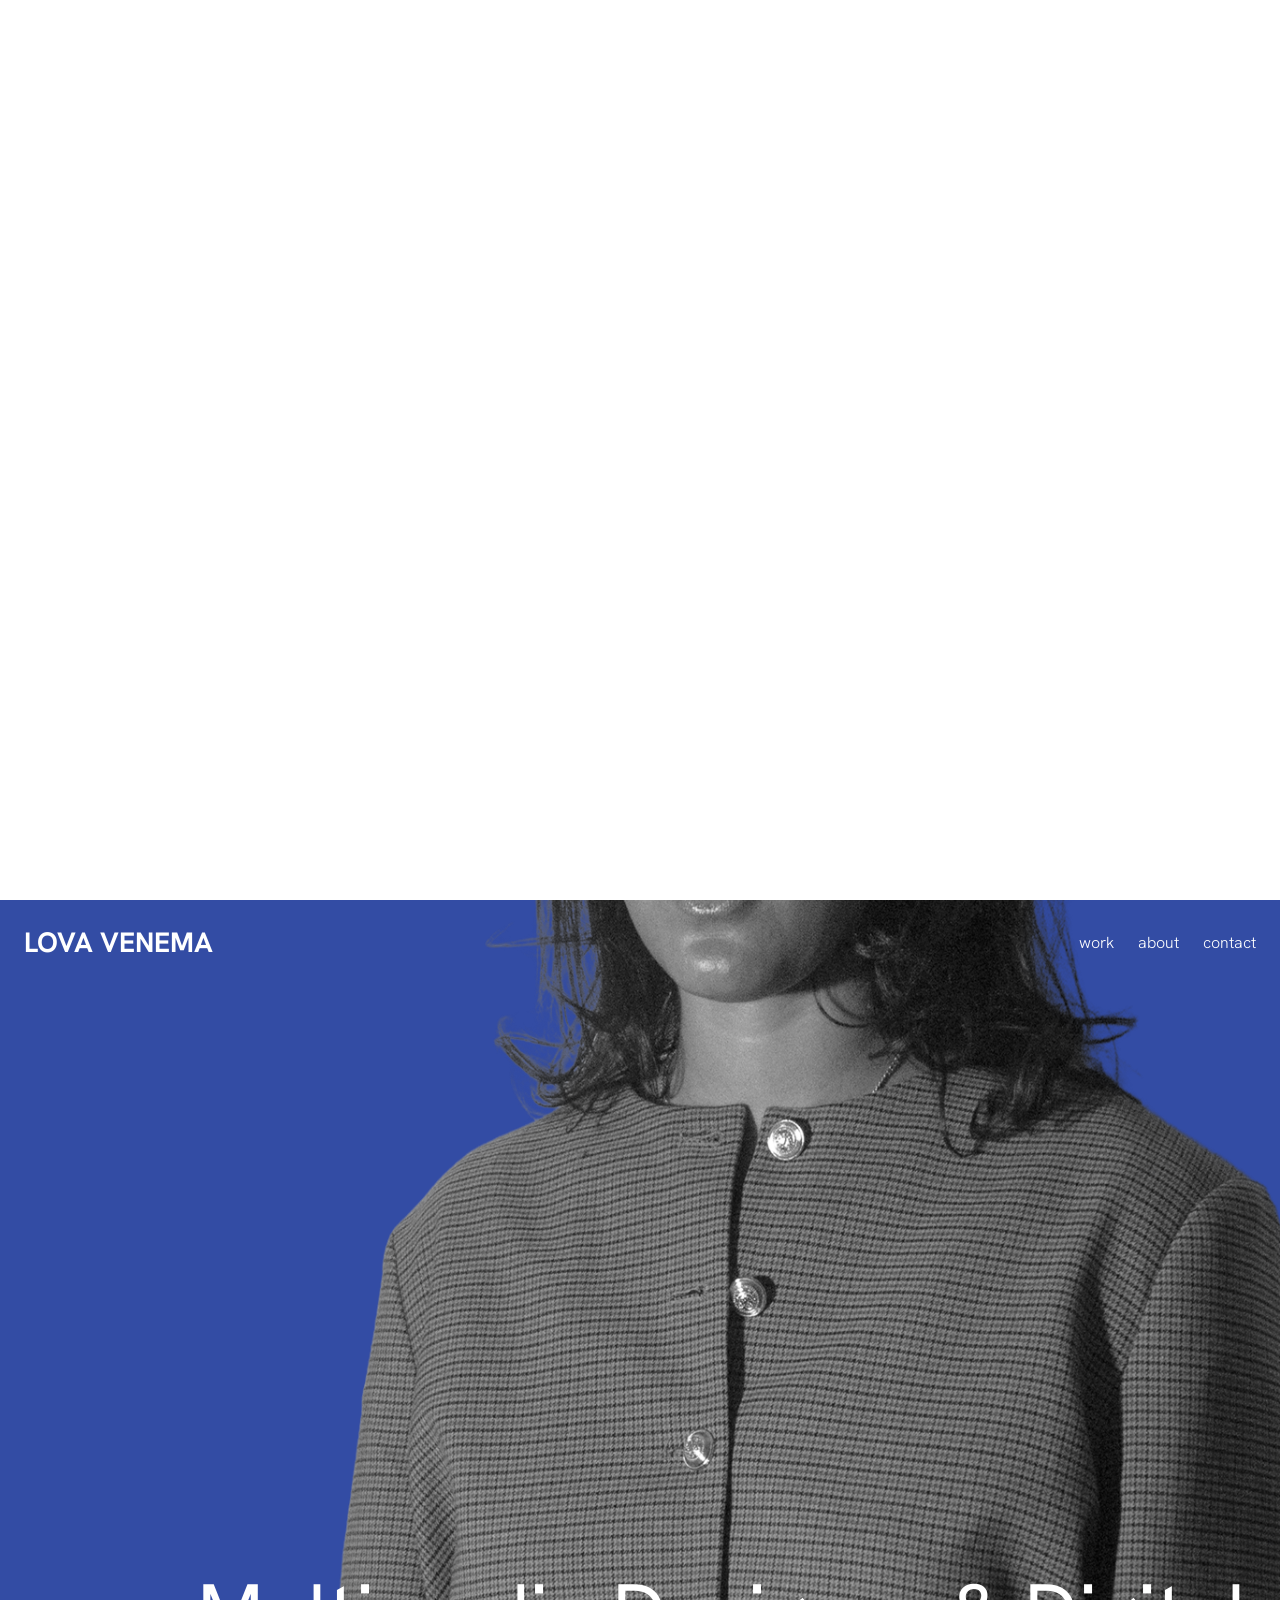
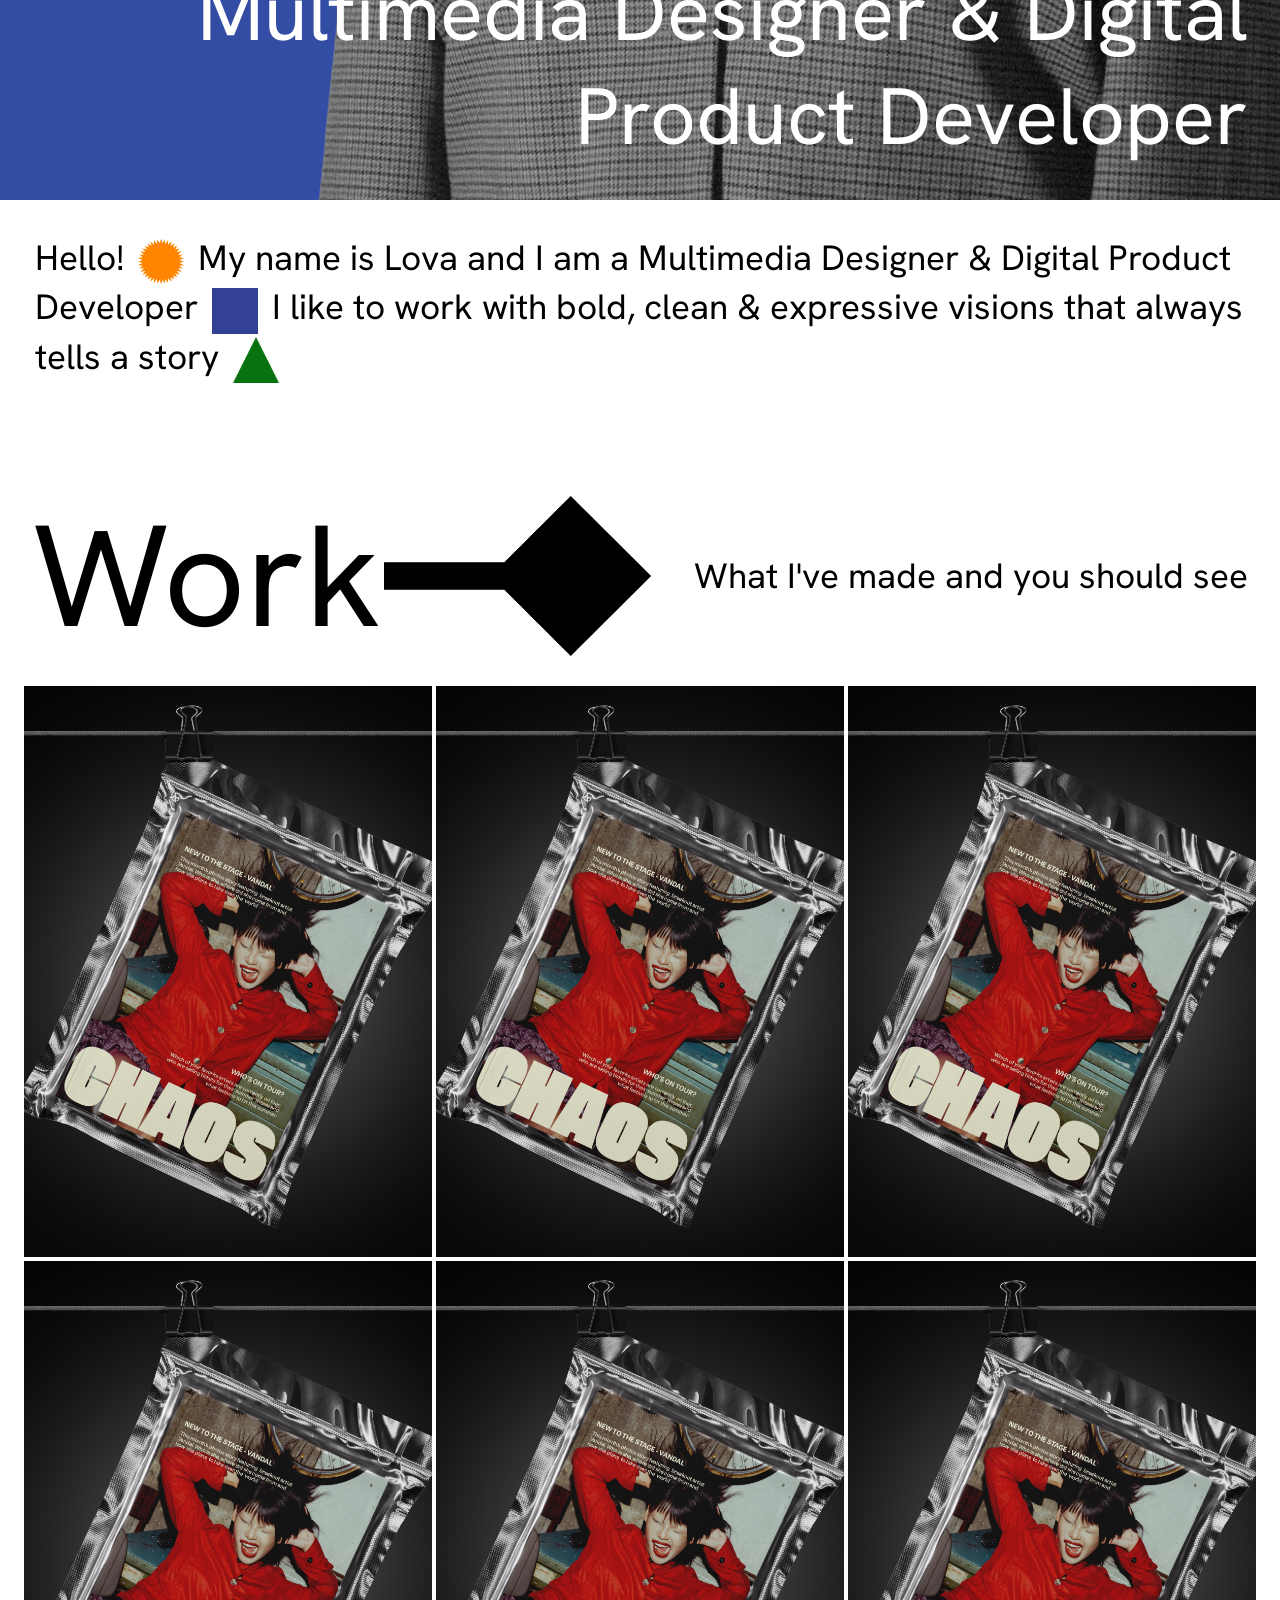
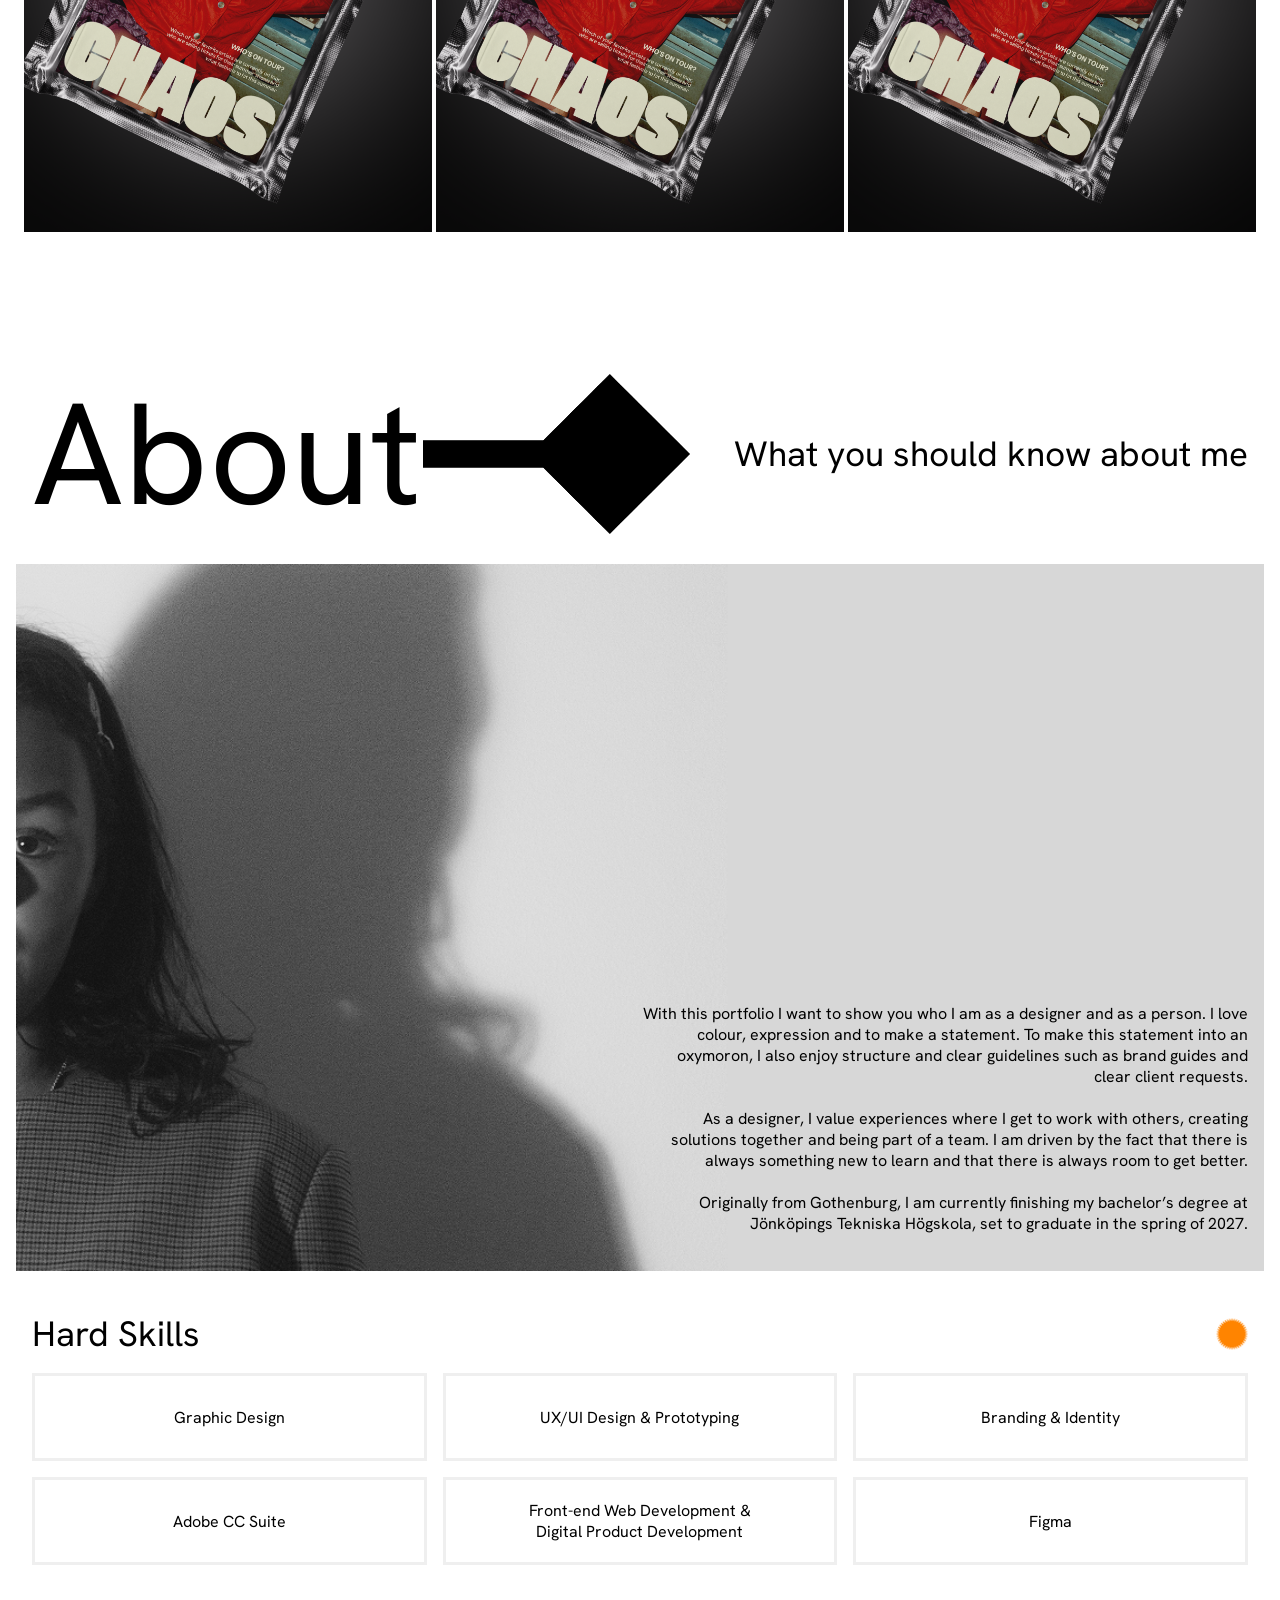
==== commit f02d0b8e: "Last major touches on the about me section" ====
--- a/index.html
+++ b/index.html
@@ -157,25 +157,51 @@
 
           <div class="about-set-grid">
             <dropdown-box icon="circle" label="Graphic Design">
-              Dropdown text.
+              Graphic Design is the main topic of my BA. I’ve been trained in
+              visual identity, layout, typography, colour through design theory
+              and practical work both for educational and commercial purposes .
             </dropdown-box>
             <dropdown-box icon="circle" label="UX/UI Design &amp; Prototyping">
-              Dropdown text.
+              This is a skill that I have learned through different situations.
+              Through my education I have received the necessary theory needed
+              to make consious choices to create accessible, responsible,
+              responsive design. Through education and working with clients I
+              have been trained in moving this from theory to actual digital
+              products.
+            </dropdown-box>
+            <dropdown-box icon="circle" label="Branding &amp; Identity">
+              This skill is a practice that I thoroughly enjoy. During my
+              semester abroad, as well as during internship and freelance work I
+              have improved my abilities in Branding and Identity. Client work
+              has been the main factor in improving this skill. .
+            </dropdown-box>
+            <dropdown-box icon="circle" label="Adobe CC Suite">
+              I use the various Adobe programs in the majority of my projects. I
+              am the most proficient in Illustrator, but I have recieved proper
+              introductions and used Ps, Id, Ae and LrC in multiple projects in
+              the last 3 years.
             </dropdown-box>
             <dropdown-box
               icon="circle"
-              label="Media literacy &amp; critical use of AI tools"
-            >
-              Dropdown text.
-            </dropdown-box>
-            <dropdown-box icon="circle" label="Branding and Identity">
-              Dropdown text.
-            </dropdown-box>
-            <dropdown-box icon="circle" label="Adobe CC Suite">
-              Dropdown text.
+              label="Front-end Web Development &amp; Digital Product Development"
+            >
+              As my BA is part Web Dev, I have a working knowledge in HTML, CSS
+              and JavaScript. This is knowledge I reuse in most Digital Products
+              when it comes to structure, actual coding, working with the
+              developers or learning new tools. I often tend to combine this
+              with my knowledge in UX/UI. .
             </dropdown-box>
             <dropdown-box icon="circle" label="Figma">
-              Dropdown text.
+              Figma is a skill I have improved greatly in and use for almost
+              every single one of my projects, be it for a digital product or
+              for more graphic work. For Digital Product Development I use figma
+              to make high fidelity wireframes, testing various animations and
+              trying out different connection flows, all before it is translated
+              into Code, Framer, Webflow or however the product is made. For
+              more graphical projects, I often use Figma to collect all of my
+              thoughts and guidelines and make a complete verision of what I am
+              creating. This way, when I am to create it in Adobe, I have a
+              blueprint for what to make. .
             </dropdown-box>
           </div>
         </section>
@@ -196,19 +222,52 @@
               icon="square"
               label="Big picture thinking and conceptual coherence"
             >
-              Dropdown text.
+              As a creative and as a team member one of my main skills is my
+              ability to follow the red thread in a project. My semester abroad
+              further developed this skill and encouraged my ability of stepping
+              back, combining ideas and seeing the bigger picture. Considering
+              all parts of a process, from financial constraints, development
+              skills and a timeframe, and adjusting what is to be done to these
+              factors.
             </dropdown-box>
             <dropdown-box icon="square" label="Working in International Teams">
-              Dropdown text.
+              Through my international educational experiences I have worked
+              with many people different people, in different constellations and
+              for different projects. I have through this seen first hand how
+              good a product can become when combining people of different
+              backgrounds. .
             </dropdown-box>
             <dropdown-box icon="square" label="Client Communication">
-              Dropdown text.
+              Through educational and commercial experiences, I have worked
+              first hand with clients. With this I have practiced communicating
+              with clients, pitching receiving feedback and pivoting based on
+              said feedback as well as working with briefs.
             </dropdown-box>
             <dropdown-box icon="square" label="Adaptability">
-              Dropdown text.
+              Many of my experiences have differed drastically, different teams,
+              different clients and different clients, and in this I know my own
+              capabilities when placed in new situations. Because of this I can
+              confidently say that I am an adaptable person, who can work with
+              most people and in different constellations.
             </dropdown-box>
             <dropdown-box icon="square" label="Creative problem-solving">
-              Dropdown text.
+              This skill Is more of a combination of many of the ones listed.
+              Through my experience and my way of working with the red thread, I
+              would say I am good at looking at the problem in front of me, the
+              constraints placed by the instance and the creative direction
+              provided by the client to create solutions that meet the necessary
+              criteria.
+            </dropdown-box>
+            <dropdown-box
+              icon="square"
+              label="Media literacy &amp; critical use of AI tools"
+            >
+              Through my education, I would say I have a working knowledge in
+              what AI is and how to use it to reach certain goals. Based on the
+              same experiences, I have knowledge negatives sides to AI. Because
+              of this, I feel I know when and how to use AI for the tool it is,
+              and when to step away from it, with the aim of preserving IP, the
+              creative process and the human touch.
             </dropdown-box>
           </div>
         </section>
@@ -230,7 +289,11 @@
               label="BA Graphic Design and 
               Web Development"
             >
-              Dropdown text.
+              In the Spring of 2027, my Bachelor’s degree is completed, bringing
+              to a close three years of learning. This education has taught me
+              of Graphic Design Theory, Marketing and communications, The many
+              steps of developing digital products, how to manage projects and
+              consequently shown me what I am capable of.
             </dropdown-box>
             <dropdown-box
               icon="triangle"
@@ -238,7 +301,13 @@
             Digital Product Development at EK 
             - Formerly known as KEA"
             >
-              Dropdown text.
+              My 5th term of my BA was spent in Copenhagen at EK -
+              Erhvervs­akademi Køben­havn, formerly known as KEA. Here i took
+              the 30 ECT course Digital product development, which covered
+              different methods of developing a product individually and as a
+              team. The course covered the Google Design Sprint, Scrum, The
+              startup way and Deep dive. Each project was made with a real
+              client and followed their graphical and project descriptions.
             </dropdown-box>
             <dropdown-box
               icon="triangle"
@@ -246,7 +315,11 @@
             AI & Media Literacy at
             Kaerl De Grote University"
             >
-              Dropdown text.
+              During my 3rd Term, I decided to take an extra course, and
+              international blended intensive course combining students from
+              Sweden, Belgium, Germany and the Netherlands. This course was
+              focused on the importance of media literacy and the threats of AI,
+              as well as the ethical aspects at play when designing with AI.
             </dropdown-box>
           </div>
         </section>
--- a/css/dropdowns.css
+++ b/css/dropdowns.css
@@ -34,8 +34,8 @@
   --icon-size: 1.8rem;
   --speed: 0.4s;
   --ease: cubic-bezier(0.16, 1, 0.3, 1);
-  --border-color: #d2d2d2;
-  --panel-bg: #d4d4d4;
+  --border-color: #efefef;
+  --panel-bg: #efefef;
 
   display: block;
 }
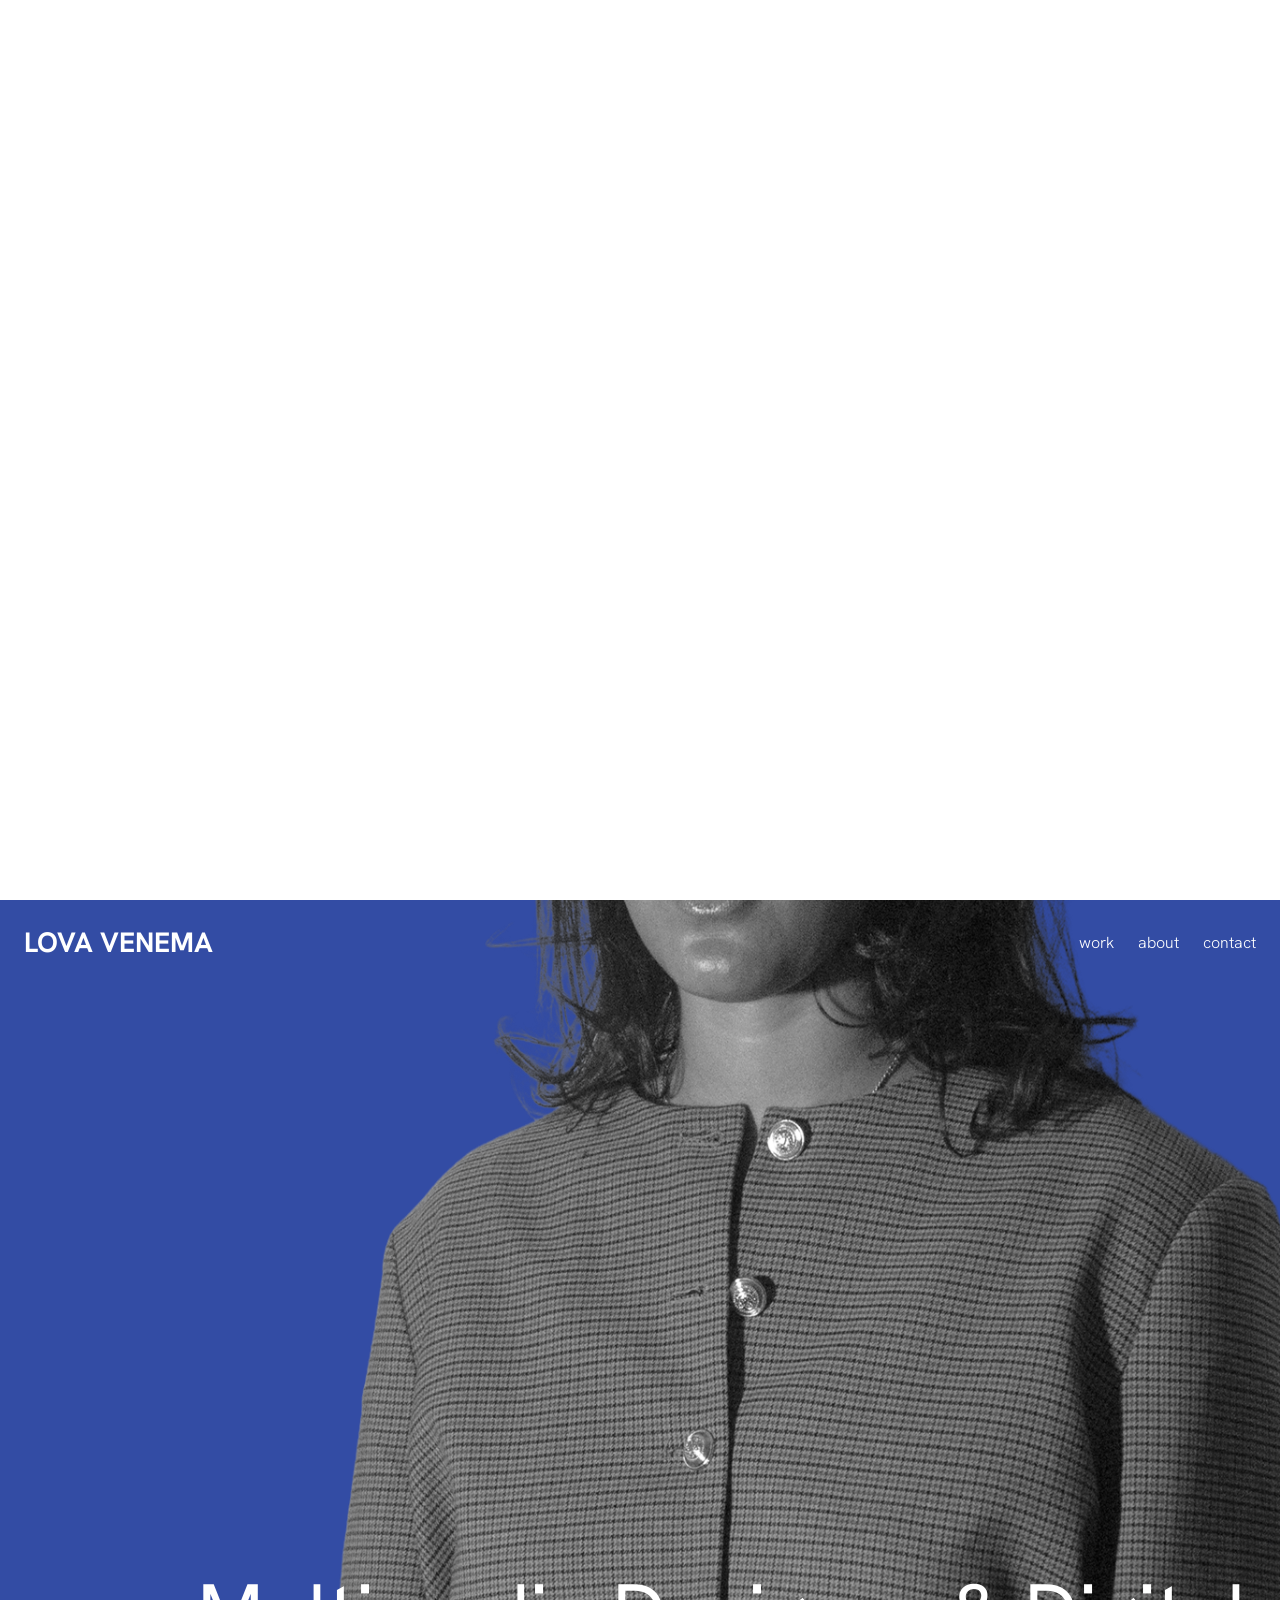
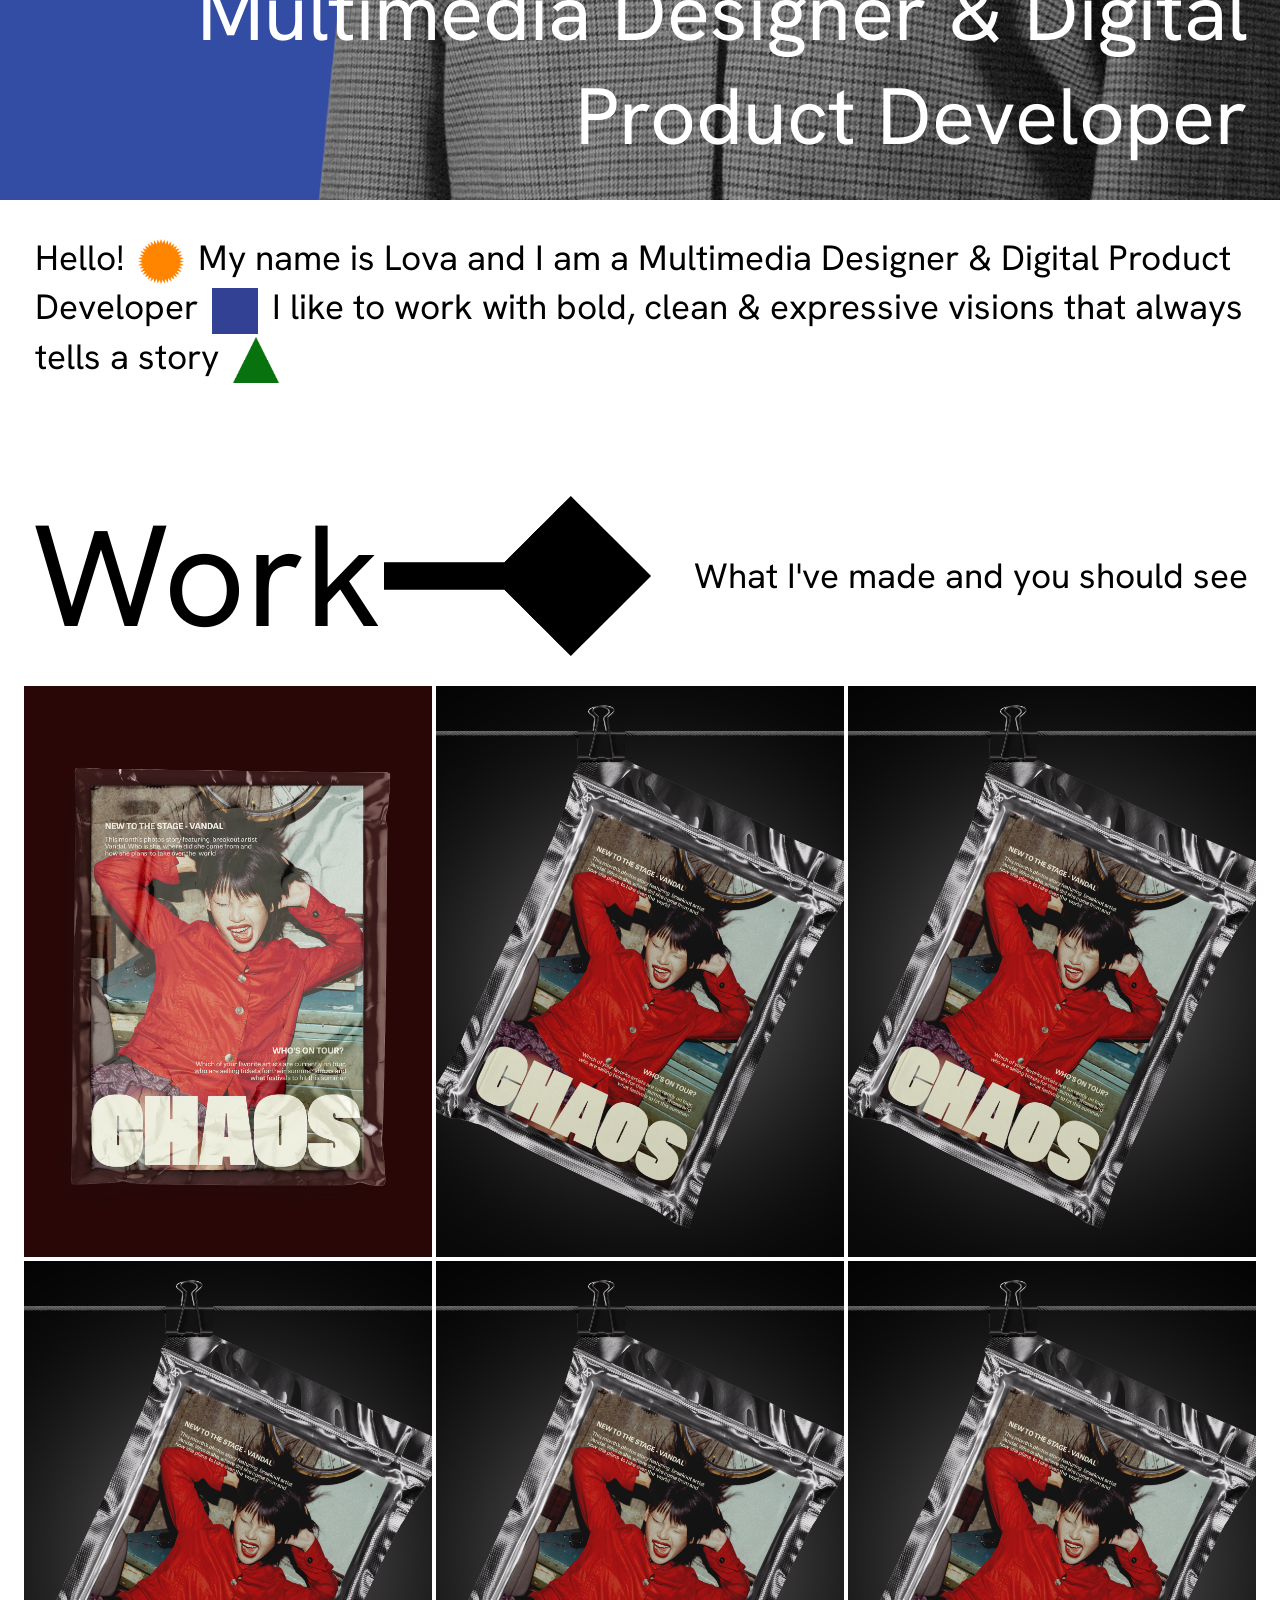
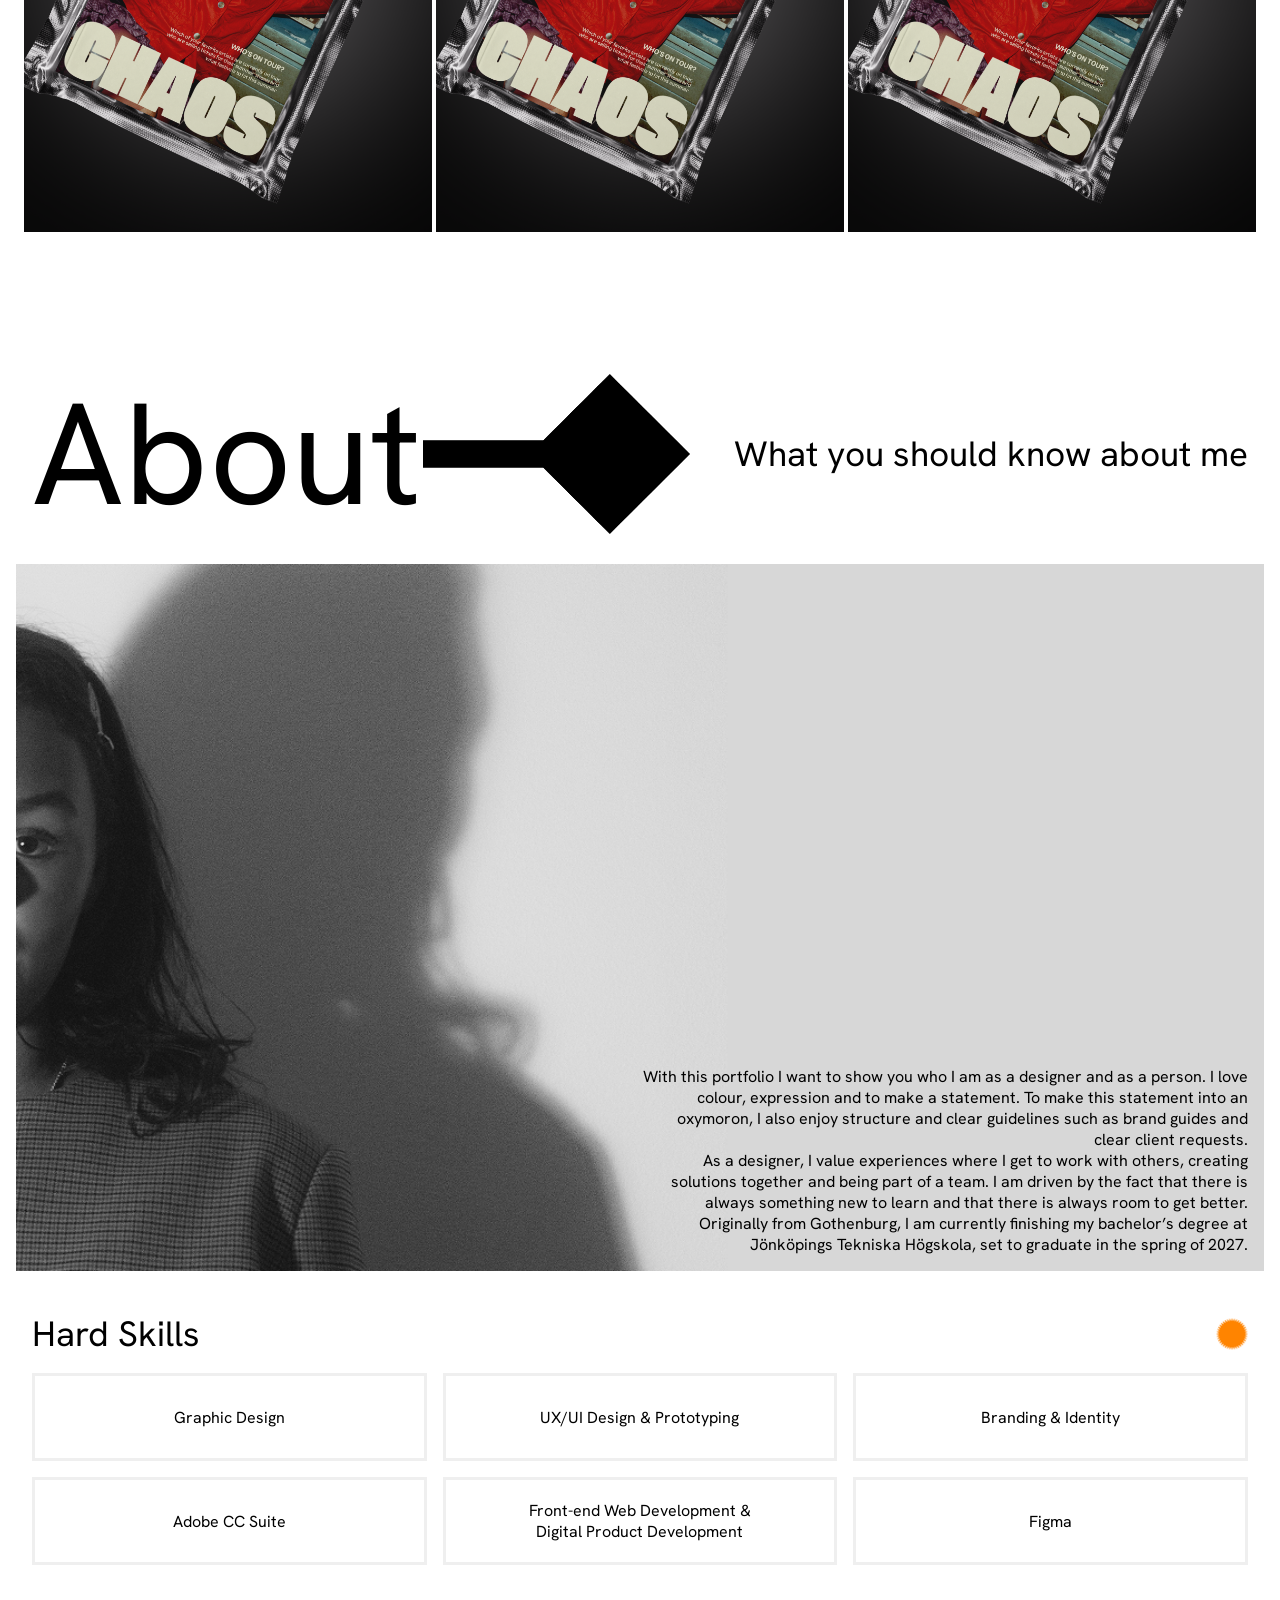
==== commit 77037ba5: "edits" ====
--- a/index.html
+++ b/index.html
@@ -58,10 +58,10 @@
           <h2>What I've made and you should see</h2>
         </div>
         <div class="work-container">
-          <a class="work-project" href="">
-            <img
-              class="project-img"
-              src="./Assets/Img/CHAOS-Mockup.png"
+          <a class="work-project" href="work-1.html">
+            <img
+              class="project-img"
+              src="./Assets/Work1/chaos-main-mockup.png"
               alt=""
             />
             <h3 class="work-title">Chaos Magazine</h3>
--- a/css/global.css
+++ b/css/global.css
@@ -21,7 +21,7 @@
   font-size: 9rem;
   font-weight: 400;
   font-style: normal;
-  margin: 0%;
+  margin: 0;
 }
 
 h1,
@@ -30,6 +30,7 @@
   font-size: 5rem;
   font-weight: 400;
   font-style: normal;
+  margin: 0;
 }
 h2,
 .h2 {
@@ -37,6 +38,7 @@
   font-size: 2.2rem;
   font-weight: 400;
   font-style: normal;
+  margin: 0;
 }
 
 h3,
@@ -45,6 +47,7 @@
   font-optical-sizing: auto;
   font-weight: 400;
   font-style: normal;
+  margin: 0;
 }
 
 h4,
@@ -53,6 +56,16 @@
   font-optical-sizing: auto;
   font-weight: 400;
   font-style: normal;
+  margin: 0;
+}
+
+p,
+.p {
+  font-family: "Hanken Grotesk", sans-serif;
+  font-optical-sizing: auto;
+  font-weight: 300;
+  font-style: normal;
+  margin: 0;
 }
 
 /* --- FONT SPECIFICATIONS --- */
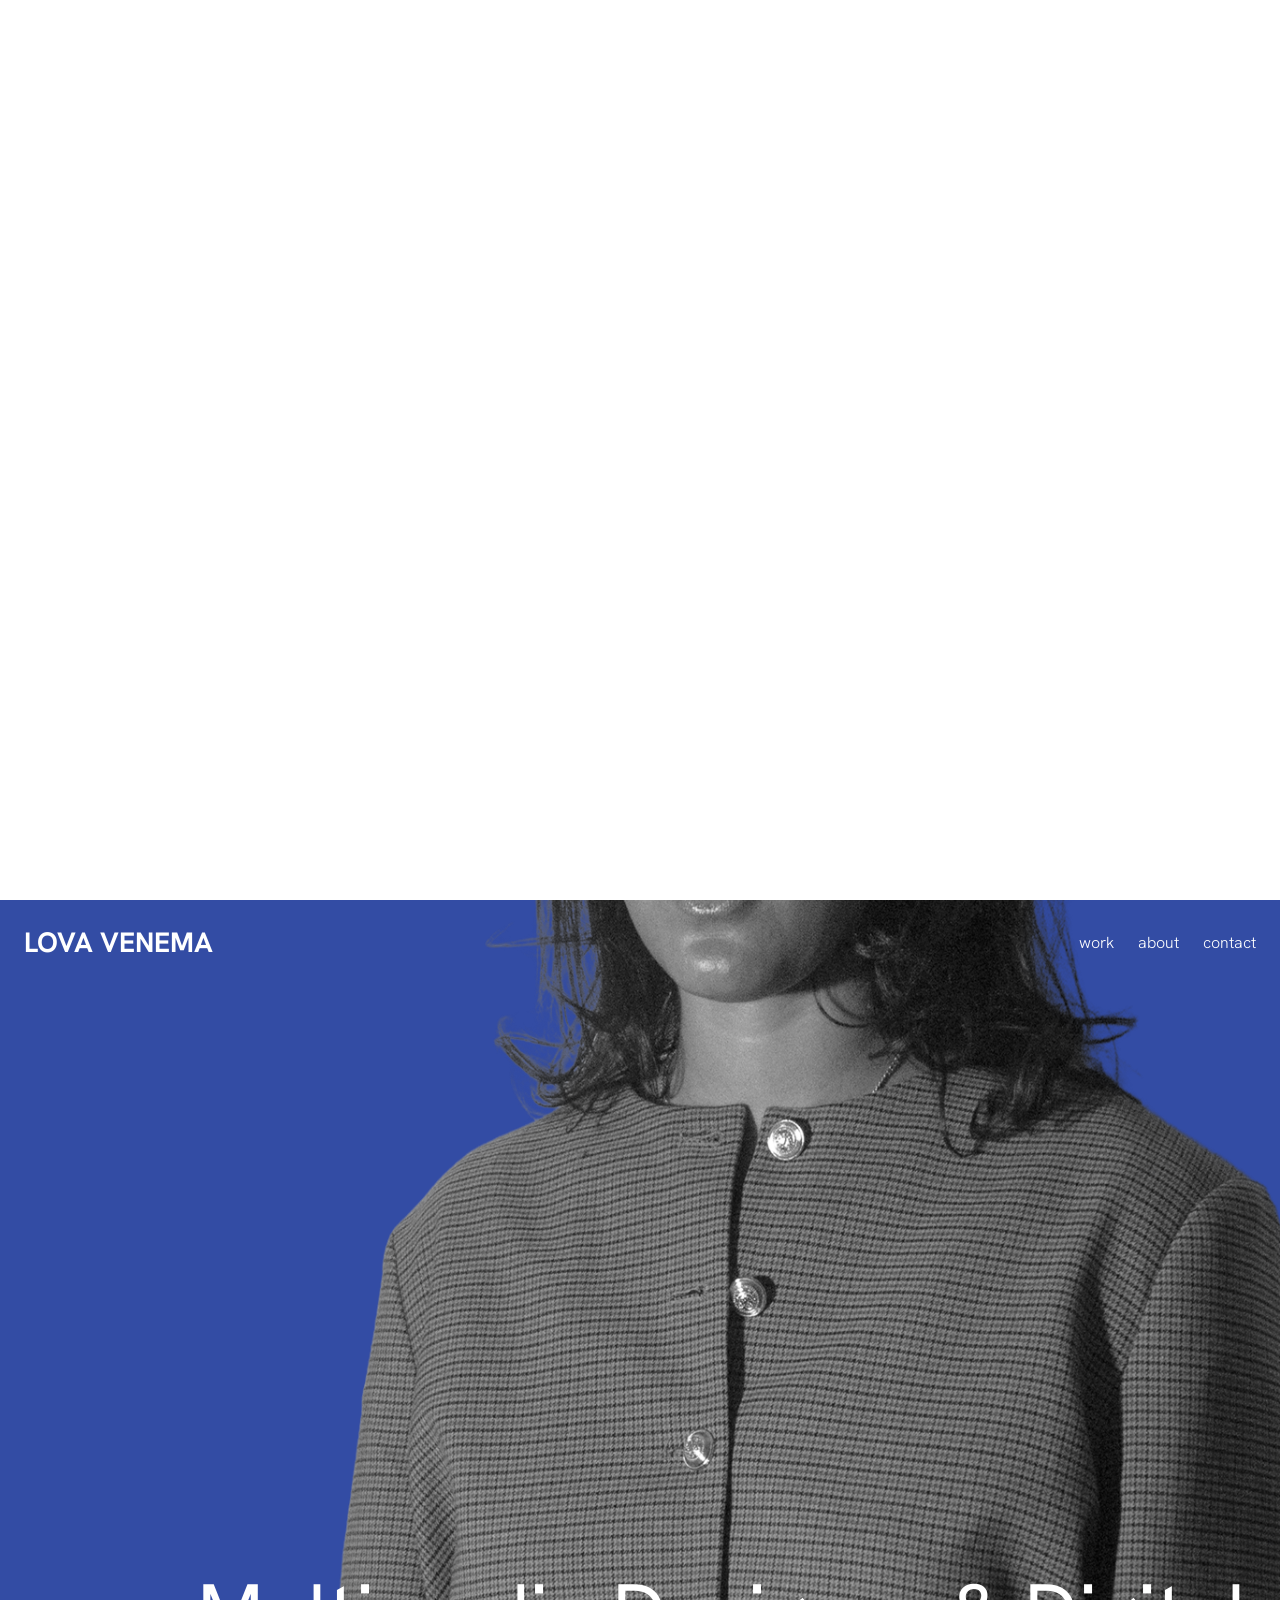
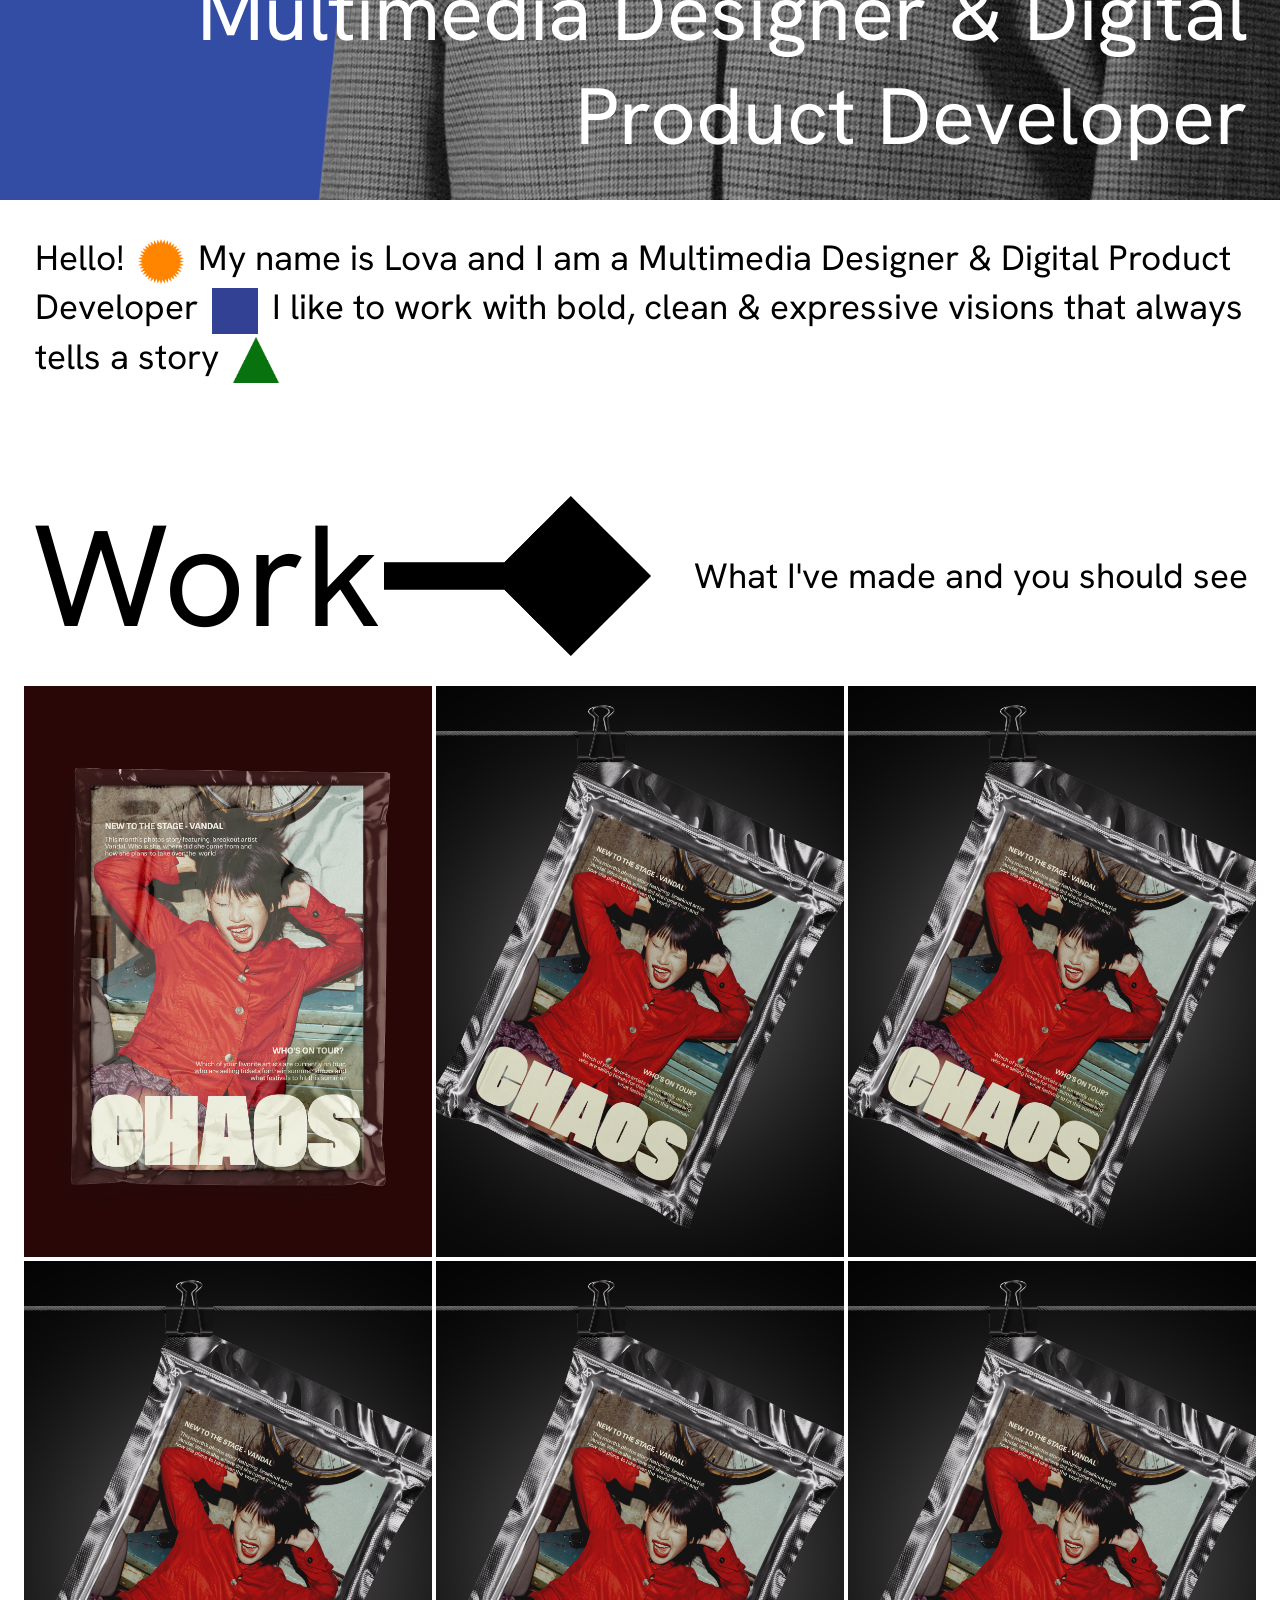
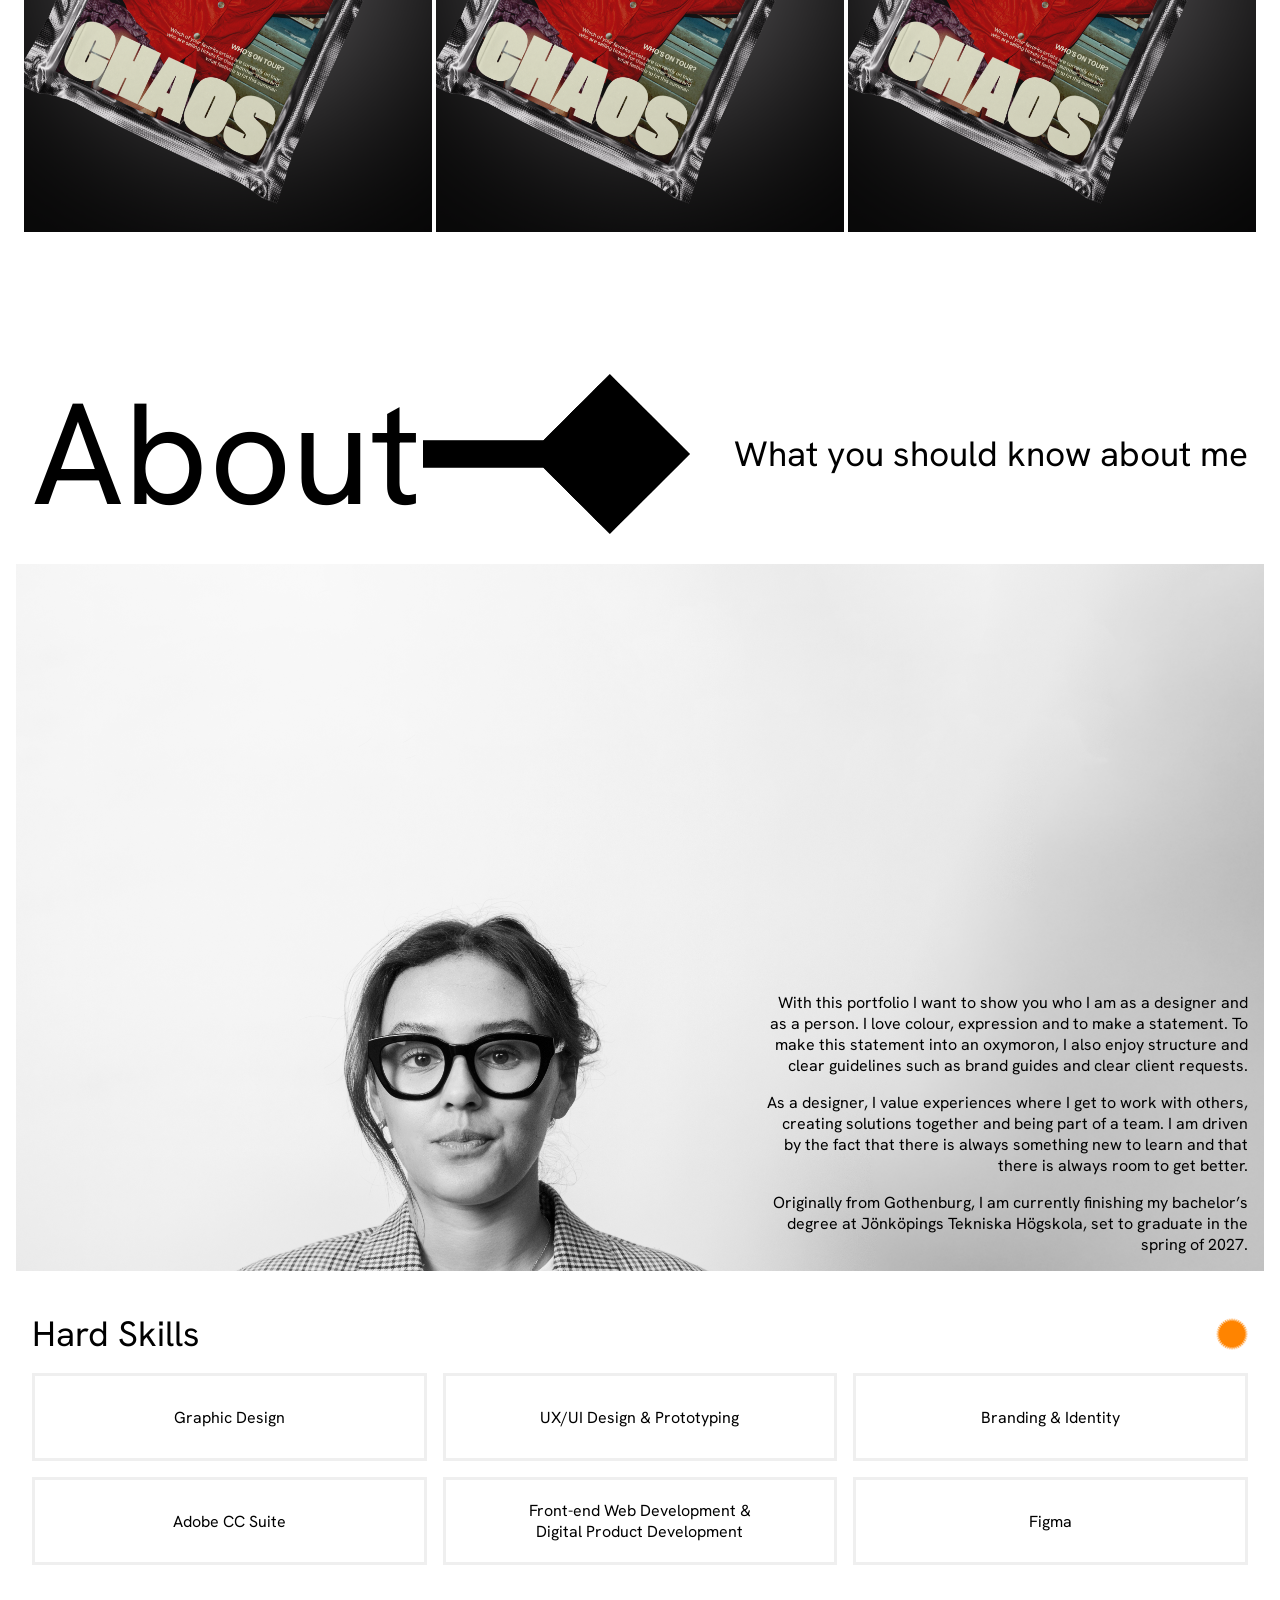
==== commit 5ac4cb12: "testing new img" ====
--- a/index.html
+++ b/index.html
@@ -178,7 +178,7 @@
             <dropdown-box icon="circle" label="Adobe CC Suite">
               I use the various Adobe programs in the majority of my projects. I
               am the most proficient in Illustrator, but I have recieved proper
-              introductions and used Ps, Id, Ae and LrC in multiple projects in
+              introductions and used Ps, Id, Ae and Lr in multiple projects in
               the last 3 years.
             </dropdown-box>
             <dropdown-box
--- a/css/homepage.css
+++ b/css/homepage.css
@@ -126,18 +126,20 @@
   display: flex;
   flex-direction: row;
   justify-content: flex-end;
-  align-items: flex-end;
+  align-items: end;
   padding: 1rem;
-  background: url("../Assets/Img/About\ Me\ Placeholder.png");
+  background: url("../Assets/Me/about-me-img.jpg");
   background-repeat: no-repeat;
   background-size: cover;
+  background-position: 100% 0%;
   height: 75vh;
 }
 
 .about-me-hero-text {
-  display: flexbox;
+  display: flex;
   flex-direction: column;
-  width: 50%;
+  width: 40%;
+  gap: 1rem;
   text-align: end;
 }
 
